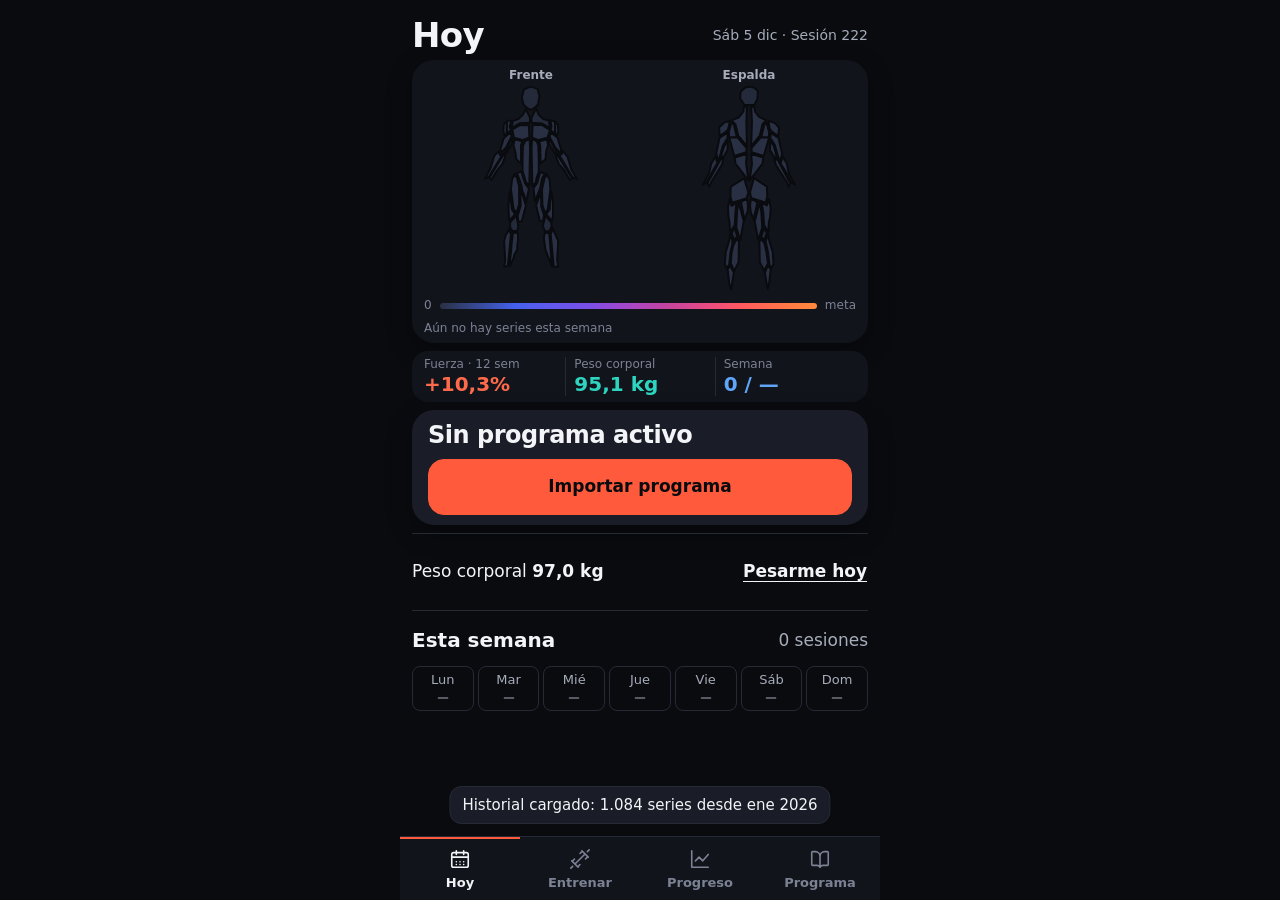
==== index.html @ d888ca66 "Gym v1 Co-Authored-By: Claude Opus 5.5 <noreply@anthropic.com>" ====
<!doctype html>
<html lang="es-VE">
<head>
  <meta charset="utf-8">
  <meta name="viewport" content="width=device-width, initial-scale=1, viewport-fit=cover">
  <meta name="theme-color" content="#0A0B0F">
  <meta name="apple-mobile-web-app-capable" content="yes">
  <meta name="apple-mobile-web-app-status-bar-style" content="black-translucent">
  <meta name="apple-mobile-web-app-title" content="Gym">
  <link rel="apple-touch-icon" href="./icons/gym-180.png">
  <link rel="icon" href="./icons/gym-192.png">
  <link rel="manifest" href="./manifest.webmanifest">
  <link rel="stylesheet" href="./app.css">
  <title>Gym</title>
</head>
<body>
  <div id="sprite" hidden aria-hidden="true"></div>
  <main id="screen" tabindex="-1"><p role="status">Abriendo Gym…</p></main>
  <div id="session-capsule"></div>
  <div id="rest-dock"></div>
  <nav id="tabs" class="tabs" aria-label="Navegación principal" hidden></nav>
  <div id="keyboard-dock" hidden></div>
  <div id="notice" class="notice" role="status" aria-live="polite" hidden></div>
  <dialog id="sheet" aria-labelledby="sheet-title"></dialog>
  <noscript><p>Activa JavaScript para registrar tus entrenamientos.</p></noscript>
  <script type="module" src="./js/app.js"></script>
</body>
</html>
---- app.css ----
@font-face{font-family:Geist;src:url("fonts/Geist-Variable.woff2") format("woff2");font-weight:100 900;font-display:swap}

:root{
  --ground:#0A0B0F;
  --s1:#12141B;
  --s2:#1A1D27;
  --s3:#252A3A;
  --line:#262A36;
  --ink:#F3F4F7;
  --ink-2:#A6ACBA;
  --ink-3:#7B8294;
  --accent:#FF5A3C;
  --on-accent:#0A0B0F;
  --d0:#2A3044;
  --d1:#4361EE;
  --d2:#7B4FE6;
  --d3:#C2449F;
  --d4:#FF5A5F;
  --d-full:#FF8A3D;
  --fuerza:#FF6B4A;
  --hipertrofia:#8B5CF6;
  --tamano:#2DD4BF;
  --constancia:#60A5FA;
  --warn:#FFB224;
  --gutter:clamp(12px, 4.1vw, 24px);
  --tab-height:calc(64px + env(safe-area-inset-bottom, 0px));
  --session-pill-height:48px;
  --session-pill-gap:8px;
  --session-dock-clearance:calc(var(--tab-height) + var(--session-pill-height) + var(--session-pill-gap));
  --keyboard-inset:0px;
  --ease-out:cubic-bezier(.16,1,.3,1);
  color-scheme:dark;
  caret-color:var(--accent);
  scrollbar-color:var(--line) var(--ground);
}
*{box-sizing:border-box}
[hidden]{display:none!important}
body{margin:0;background:var(--ground);color:var(--ink);font:400 17px/1.35 Geist,system-ui,sans-serif;font-variant-numeric:tabular-nums}
::selection{background:color-mix(in srgb,var(--accent) 35%,transparent);color:var(--ink)}
:focus-visible{outline:2px solid var(--ink);outline-offset:2px}
::-webkit-scrollbar{width:6px;height:6px}
::-webkit-scrollbar-thumb{background:var(--line);border-radius:999px}
::-webkit-scrollbar-track{background:var(--ground)}
a{color:inherit;text-underline-offset:4px}
button,input,select,textarea{font:inherit;font-variant-numeric:inherit;color:inherit;min-width:0}
button,summary,select{cursor:pointer}
summary{list-style:none;display:flex;justify-content:space-between;align-items:center;gap:8px;min-width:0}
summary::-webkit-details-marker{display:none}
summary>span{min-width:0;overflow-wrap:anywhere}
details[open]>summary>.icon{transform:rotate(90deg)}
button:disabled{opacity:.6;cursor:default}
button{background:var(--s2);border:1px solid var(--line);border-radius:10px;padding:8px 12px;min-height:44px;font-weight:600;transition:transform 100ms var(--ease-out)}
button:hover:not(:disabled){border-color:var(--ink-3)}
button:active:not(:disabled),.primary:active,.tabs a:active,.segment a:active{transform:scale(.97)}
button:active:not(:disabled){background:var(--s3)}
.primary,.tabs a,.segment a{transition:transform 100ms var(--ease-out)}
input,select,textarea{width:100%;border:1px solid var(--line);border-radius:12px;background:var(--s2);padding:8px 10px;min-height:48px;font-size:16px}
input::placeholder,textarea::placeholder{color:var(--ink-2);opacity:1}
input[type=checkbox]{width:22px;min-height:auto;height:22px;accent-color:var(--accent);flex:none}
textarea{resize:vertical}
img,svg{max-width:100%}
h1,h2,h3,p,figure{margin:0}
h1,h2{font-weight:800;letter-spacing:-.02em;line-height:1.12;text-wrap:balance;overflow-wrap:anywhere}
h1{font-size:34px}
h2{font-size:24px}
h3{font-size:20px;font-weight:600;overflow-wrap:anywhere}
small,.caption{font-size:13px}
.muted{color:var(--ink-2)}
.subtle{color:var(--ink-3)}
.warning{color:var(--warn)}
.record{color:var(--accent);font-weight:600}
.gain{color:var(--ink)}
.chip.mock-caption{width:max-content;margin:0 0 8px;background:var(--s1);color:var(--ink-3);font-size:12px;font-weight:500}
.icon{width:22px;height:22px;display:inline-block;flex:none;vertical-align:middle;fill:none;stroke:currentColor;stroke-width:1.75;stroke-linecap:round;stroke-linejoin:round}
.icon.small{width:16px;height:16px}
.icon-button{display:inline-grid;place-items:center;width:48px;height:48px;padding:0;flex:none}
.row{display:flex;align-items:center;justify-content:space-between;gap:12px;min-width:0}
.row>*{min-width:0}
.wrap{flex-wrap:wrap}
.stack{display:grid;gap:12px;min-width:0}
.stack-lg{display:grid;gap:24px;min-width:0}
.actions{display:flex;flex-wrap:wrap;gap:8px}
.actions>*{min-width:0;max-width:100%}
.primary{background:var(--accent);color:var(--on-accent);border-color:var(--accent);font-weight:700}
.primary:active:not(:disabled){background:var(--accent)}
.full{width:100%}
.link-button{background:transparent;border-color:transparent;text-decoration:underline;text-underline-offset:4px;padding-inline:0}
.chip{border:1px solid var(--line);border-radius:999px;padding:2px 8px;display:inline-flex;align-items:center;gap:4px;font-size:13px;line-height:1.2}
.panel{background:var(--s1);border-radius:16px;padding:12px;min-width:0}
.section{border-top:1px solid var(--line);padding-top:16px;display:grid;gap:12px;min-width:0}
.section p{max-width:72ch}
.empty{padding:16px 0;color:var(--ink-2)}
.plain-list{list-style:none;margin:0;padding:0;display:grid;gap:0}
.plain-list>li+li{border-top:1px solid var(--line)}
.list-button{width:100%;background:transparent;border:0;border-radius:0;text-align:left;padding:12px 0;min-height:48px;overflow-wrap:anywhere}
.list-button>span:first-child{min-width:0}
.list-button:hover:not(:disabled),.list-button:active{background:var(--s2)}
.strength-row{display:grid;grid-template-columns:minmax(0,1fr) fit-content(45%) auto;grid-template-areas:"name value arrow" "deltas deltas arrow";gap:4px 8px;align-items:start}
.strength-name{grid-area:name}
.strength-value{grid-area:value;display:grid;justify-items:end;text-align:right}
.strength-deltas{grid-area:deltas}
.strength-row>.icon{grid-area:arrow;align-self:center}
.label{display:grid;gap:4px;font-size:15px;color:var(--ink-2);min-width:0}
.toggle{min-height:48px;display:flex;align-items:center;gap:8px}
.cols{display:grid;grid-template-columns:repeat(2,1fr);gap:8px}
.numeric{line-height:1.1}
.screen-heading{display:flex;justify-content:space-between;align-items:baseline;gap:8px;margin-bottom:8px}
.today-heading{align-items:center;margin-bottom:6px}
.today-meta{text-align:right;display:grid;justify-items:end;gap:2px;font-size:14px;font-weight:500;line-height:1.2;color:var(--ink-2)}
.today-meta .mock-caption{margin:0;padding-block:1px}
#screen:has(.today-heading){--gutter:12px}
#screen{
  width:100%;max-width:480px;margin-inline:auto;
  padding:max(16px, env(safe-area-inset-top, 0px)) max(var(--gutter), env(safe-area-inset-right, 0px)) calc(var(--tab-height) + 32px) max(var(--gutter), env(safe-area-inset-left, 0px));
}
html:has(#session-capsule > .capsule){scroll-padding-bottom:var(--session-dock-clearance)}
body:has(#session-capsule > .capsule) #screen{
  padding-bottom:calc(var(--session-dock-clearance) + 32px)
}
body[data-training] #screen{padding-bottom:calc(var(--tab-height) + 104px)}
.tabs{
  position:fixed;z-index:5;inset:auto 0 0;width:100%;max-width:480px;margin-inline:auto;background:var(--s1);height:var(--tab-height);
  padding:0 env(safe-area-inset-right, 0px) env(safe-area-inset-bottom, 0px) env(safe-area-inset-left, 0px);
  display:grid;grid-template-columns:repeat(4,minmax(0,1fr));border-top:1px solid var(--line)
}
.tabs a{
  color:var(--ink-3);display:grid;align-content:center;justify-items:center;gap:4px;
  border-top:2px solid transparent;text-decoration:none;font-size:13px;font-weight:600;min-width:0
}
.tabs a[aria-current=page]{color:var(--ink);border-color:var(--accent)}
.dock-bar{
  position:fixed;z-index:6;bottom:var(--tab-height);inset-inline:0;margin-inline:auto;width:min(100%, 480px);
  display:flex;justify-content:space-between;align-items:center;gap:4px;min-height:64px;
  padding:0 var(--gutter);background:var(--s1);border:1px solid var(--line)
}
.capsule{width:max-content;max-width:calc(100% - 24px);border-radius:999px;bottom:calc(var(--tab-height) + var(--session-pill-gap));
  height:var(--session-pill-height);min-height:0;text-decoration:none;font-size:15px;gap:12px;white-space:nowrap}
.rest-clock{font-size:28px;font-weight:700;line-height:1.1}
.rest-actions{display:flex;gap:4px}
.rest-actions button{min-width:48px;padding:4px 6px;font-size:15px}
.rest-progress{position:absolute;inset:auto 0 0;height:2px;background:var(--accent);transform-origin:left;transition:transform 250ms var(--ease-out)}
.notice{
  position:fixed;z-index:12;bottom:calc(var(--tab-height) + 12px);left:50%;transform:translateX(-50%);
  display:flex;align-items:center;gap:8px;width:max-content;max-width:calc(100% - 24px);padding:8px 12px;
  border:1px solid var(--line);border-radius:12px;background:var(--s2);font-size:15px
}
body[data-session] .notice{bottom:calc(var(--tab-height) + 72px)}
dialog{width:min(100%, 480px);max-width:none;max-height:calc(100dvh - 24px);margin:auto auto 0;border:1px solid var(--line);
  border-radius:22px 22px 0 0;background:var(--s2);color:var(--ink);padding:12px max(var(--gutter), env(safe-area-inset-right, 0px)) max(16px, env(safe-area-inset-bottom, 0px));overscroll-behavior:contain}
dialog::backdrop{background:color-mix(in srgb, var(--ground) 78%, transparent)}
.sheet-heading{position:sticky;top:-12px;background:var(--s2);padding:4px 0;z-index:2;margin-bottom:8px}
.sheet-heading h2{min-width:0}
.dose-panel,.today-card{border-radius:22px;box-shadow:0 8px 24px rgb(0 0 0 / .35)}
.dose-panel{margin:0;padding:12px}
.body-figures{display:grid;grid-template-columns:repeat(2,minmax(0,1fr));gap:4px}
.body-label{display:block;text-align:center;color:var(--ink-2);font-size:12px;font-weight:600;line-height:1.2}
.body-figure{display:block;width:100%;height:214px}
.body-region,.body-neutral{stroke:var(--ground);stroke-width:2;stroke-linejoin:round}
:is(.dose-panel,.dose-flat) :is(.body-region,.body-neutral){vector-effect:non-scaling-stroke}
.dose-panel .body-highlight{stroke:var(--ink)}
.dose-flat{margin:0}
.dose-flat :is(.dose-ramp,.dose-caption){color:var(--ink-2)}
.dose-ramp{display:flex;align-items:center;gap:8px;margin-top:2px;color:var(--ink-3);font-size:12px;line-height:1.2}
.dose-ramp i{flex:1;height:6px;border-radius:999px;background:linear-gradient(90deg in oklch,var(--d0),var(--d1),var(--d2),var(--d3),var(--d4),var(--d-full))}
.dose-gaps{display:flex;flex-wrap:wrap;gap:4px;list-style:none;margin:4px 0 0;padding:0}
.today-heading~.dose-panel{padding-block:8px}
.gap-chip{display:flex;min-height:28px;padding:3px 6px 3px 4px;font-size:12px;line-height:1.15;text-align:left;white-space:nowrap}
.gap-chip[aria-pressed=true]{border-color:var(--ink)}
.gap-number{width:16px;height:16px;flex:none;border-radius:50%;display:grid;place-items:center;background:var(--ink);color:var(--ground);font-size:11px;font-weight:700}
.gap-count{color:var(--ink-2);font-weight:500}
.dose-caption{display:block;margin-top:8px;color:var(--ink-3);font-size:12px;font-weight:500;line-height:1.2}
.pillar-strip{display:grid;grid-template-columns:repeat(3,minmax(0,1fr));margin-top:8px;padding:6px 4px;background:var(--s1);border-radius:16px}
.pillar-strip a{padding-inline:8px;text-decoration:none}
.pillar-strip a+a{border-left:1px solid var(--line)}
.pillar-strip small{display:block;color:var(--ink-3);font-size:12px;font-weight:500;line-height:1.2}
.pillar-short{display:none}
.pillar-strip strong{display:block;font-size:20px;font-weight:700;line-height:1.2}
.pillar-number{display:inline-grid}
.pillar-number span{grid-area:1/1;text-align:right}
.pillar-width{visibility:hidden}
.fuerza{color:var(--fuerza)}
.hipertrofia{color:var(--hipertrofia)}
.tamano{color:var(--tamano)}
.constancia{color:var(--constancia)}
.today-card{margin-top:8px;padding:10px 16px;background:var(--s2)}
.today-card .caption{line-height:1.2}
.today-card h2{margin:2px 0}
.today-program-heading{gap:4px}
.today-program-heading button{font-size:13px;flex:none;min-height:36px;padding-block:2px}
.today-exercise{display:grid;grid-template-columns:minmax(0,1fr) auto;align-items:center;gap:8px;border-top:1px solid var(--line);padding:1px 0}
.today-exercise>div{min-width:0;overflow-wrap:anywhere}
.today-exercise strong{display:block;font-weight:600;font-size:15px;line-height:1.15}
.today-exercise small{display:block;font-size:12px;line-height:1.2}
.today-load{text-align:right;display:grid;justify-items:end;gap:1px;min-width:60px}
.today-load b{font-size:22px;line-height:1.05;font-weight:700}
.today-load b small{display:inline;font-size:13px}
.today-load .chip{padding:0 6px;color:var(--fuerza);font-size:12px}
.today-start{margin-top:8px;height:56px;border-radius:16px}
.start-link{display:flex;align-items:center;justify-content:center;gap:4px;text-decoration:none}
.today-strips{margin-top:8px;display:grid;gap:16px}
.week-cells{display:grid;grid-template-columns:repeat(7,1fr);gap:4px;text-align:center}
.week-cell{border:1px solid var(--line);border-radius:8px;display:grid;justify-items:center;gap:2px;padding:4px 0;font-size:13px;color:var(--ink-2);min-width:0}
.week-cell.done{background:var(--s3);color:var(--ink)}
.week-cell.planned{color:var(--ink)}
.welcome{margin:clamp(32px,10vh,96px) auto 0;max-width:420px}
.welcome .body-figure{height:200px}
.session-header{background:var(--ground);position:sticky;z-index:3;top:env(safe-area-inset-top, 0px);padding-bottom:4px}
.session-heading{gap:4px}
.session-heading h1{font-size:24px}
.session-actions{display:flex;gap:4px;flex:none}
.session-meta{display:flex;align-items:center;flex-wrap:wrap;gap:4px;font-size:13px;color:var(--ink-2)}
.session-meta button{font-size:inherit;padding-block:0}
.mini-body{display:grid;grid-template-columns:108px minmax(0,1fr);gap:8px;align-items:center;min-height:96px;padding:0 8px}
.mini-body .body-figure{height:96px;width:52px;max-width:none;overflow:visible}
.mini-body .body-region{transition:fill 420ms var(--ease-out)}
.mini-body .dose-outline{stroke:var(--ink);stroke-width:1.5;vector-effect:non-scaling-stroke}
.mini-body .body-region-muted,.mini-body .body-neutral{opacity:.55}
.body-region{transform-box:fill-box;transform-origin:center}
.slot{margin-top:8px;gap:4px}
.slot-name{font-size:17px;font-weight:700;line-height:1.2}
.slot-sets{display:grid;grid-template-rows:1fr;transition:grid-template-rows 320ms var(--ease-out)}
/* The grid track is the exercise-card collapse specified in the review. */
.slot-sets[data-collapsed]{grid-template-rows:0fr;transition-duration:300ms}
.slot-sets-inner{min-height:0;overflow:hidden}
.slot-toggle{justify-self:start}
.slot-machine-row{gap:8px}
.slot-machine-row [data-substitute]{font-size:13px;flex:none}
.slot .machine{display:inline-flex;min-width:0;max-width:100%;text-align:left;white-space:nowrap;gap:2px}
.machine-gym,.machine-name{min-width:0;overflow:hidden;text-overflow:ellipsis}
.machine-name{flex-shrink:.2}
.slot .suggestion{font-size:15px;line-height:1.25}
.training :is(button,input,select,summary,a),body[data-training] :is(.dock-bar button,#keyboard-dock button,#sheet button,#sheet select){min-height:48px;min-width:48px}
.training .chip:not(.mock-caption){min-height:48px}
.setrow{
  display:grid;grid-template-columns:1fr 48px;gap:4px 8px;padding:8px 0;
  border-top:1px solid var(--line);min-height:56px;align-items:start
}
.setrow-head{grid-column:1;display:flex;align-items:center;gap:4px;min-height:48px;flex-wrap:wrap}
.setrow-head button{font-size:13px;padding:0 2px;background:transparent;border:0;margin-left:auto}
.last-set{white-space:nowrap}
.beat-last{color:var(--fuerza);font-weight:600}
.beat-last:not(:empty),.beat-last[data-earned]{margin-inline-start:4px}
.beat-last[data-earned]:empty::before{content:"";display:inline-block;width:4px;height:4px;border-radius:50%;background:currentColor;vertical-align:middle}
.set-values{grid-column:1;grid-row:2;display:grid;gap:4px;min-width:0}
.set-value{display:grid;grid-template-columns:48px 1fr 48px;gap:4px;align-items:center;min-width:0}
.set-value input{padding:0 2px;text-align:center;font-size:40px;font-weight:700;color:var(--ink);line-height:1.1;letter-spacing:-.04em;
  -webkit-text-fill-color:var(--ink);transition:color 120ms var(--ease-out), -webkit-text-fill-color 120ms var(--ease-out), background-color 120ms var(--ease-out)}
.set-value input.ghost{background:var(--s1);color:var(--ink-3);-webkit-text-fill-color:var(--ink-3)}
.set-value input:disabled{opacity:1;-webkit-text-fill-color:var(--ink)}
.set-value button{padding:0}
.set-check{grid-column:2;grid-row:1;align-self:start;background:var(--s2);border-color:var(--accent);color:var(--accent);
  transition:transform 100ms var(--ease-out), background-color 120ms var(--ease-out), color 120ms var(--ease-out)}
.set-check[aria-pressed=true]{background:var(--accent);color:var(--on-accent)}
.rir-picks{grid-column:1/-1;display:flex;gap:4px;align-items:center;flex-wrap:wrap;min-width:0}
.rir-picks button{min-width:48px;border-radius:999px;padding:0}
.rir-picks [aria-pressed=true]{background:var(--ink);color:var(--ground);border-color:var(--ink)}
.set-child{margin-left:8px}
.slot summary,.program-editor summary{min-height:48px;align-content:center;font-weight:600}
.program-day{min-height:48px;padding-block:4px;font-weight:600}
.program-day small{display:block;font-weight:500}
#keyboard-dock{
  position:fixed;z-index:10;bottom:var(--keyboard-inset);left:0;right:0;display:flex;justify-content:flex-end;
  padding:4px var(--gutter);gap:8px;background:var(--s1);border-top:1px solid var(--line)
}
body[data-keyboard] :is(.tabs,#rest-dock,#session-capsule){visibility:hidden}
.segment{
  display:flex;gap:4px;overflow-x:auto;scrollbar-width:thin;padding:4px;margin:0 -4px 8px;white-space:nowrap
}
.segment a,.segment button{border:1px solid var(--line);border-radius:999px;min-height:44px;display:inline-grid;place-items:center;padding:4px 12px;text-decoration:none;font-size:15px}
.segment [aria-current],.segment [aria-pressed=true]{background:var(--ink);color:var(--ground);border-color:var(--ink)}
nav.segment a[aria-current]{color:var(--ink);background:var(--s2);border-color:var(--section-color,var(--line))}
nav.segment a[href$="/fuerza"]{--section-color:var(--fuerza)}
nav.segment a[href$="/hipertrofia"]{--section-color:var(--hipertrofia)}
nav.segment a[href$="/tamano"]{--section-color:var(--tamano)}
nav.segment a[href$="/constancia"]{--section-color:var(--constancia)}
nav.segment a[href$="/historial"]{--section-color:var(--ink-2)}
.progress-segments{position:relative;display:grid;grid-template-columns:repeat(5,auto);gap:2px;margin-inline:0;padding:0;overflow:visible}
.progress-segments a{position:relative;min-width:0;padding-inline:3px;font-size:clamp(12px,3.4vw,15px)}
.segment-indicator{display:none;position:absolute;inset-block:0;border:1px solid var(--section-color);border-radius:999px;background:var(--s2);
  pointer-events:none;transform-origin:left center}
.progress-segments[data-indicator] .segment-indicator{display:block}
.progress-segments[data-indicator] a[aria-current]{border-color:transparent;background:transparent}
.chart{display:block;width:100%;height:auto;overflow:visible}
.chart .grid{stroke:var(--line);stroke-width:1}
.chart .line{fill:none;stroke:var(--fuerza);stroke-width:1.5}
.progress-tamano .chart .line{stroke:var(--tamano)}
.chart .mean{fill:none;stroke:var(--tamano);stroke-width:1.6}
.chart .point{fill:var(--ground);stroke:var(--ink);stroke-width:1}
.chart .point.pr{fill:var(--accent);stroke:var(--accent)}
.chart .bar{fill:var(--constancia)}
.chart .tick{stroke:var(--ink);stroke-width:1.35}
.chart text{fill:var(--ink-2);font:500 10px Geist,system-ui,sans-serif}
.plot-legend{display:flex;flex-wrap:wrap;gap:4px 12px;font-size:13px;color:var(--ink-2)}
.bar-track{position:relative;height:8px;background:var(--s2);border-radius:999px}
.bar-track span{display:block;height:100%;border-radius:999px;transform-origin:left}
.bar-track i{position:absolute;top:-2px;height:12px;width:1px;background:var(--ink)}
.data-table{width:100%;border-collapse:collapse;font-size:15px;text-align:left}
.data-table :is(th,td){border-bottom:1px solid var(--line);padding:7px 4px;overflow-wrap:anywhere}
.data-table th{font-weight:600;color:var(--ink-2);overflow-wrap:normal}
.muscle-table td:first-child{width:32%}
.volume-delta{color:var(--ink);font-size:13px;min-width:32px;min-height:32px;padding-block:2px}
.plan-days{display:grid;grid-template-columns:repeat(2,minmax(0,1fr));gap:8px}
.plan-days label{position:relative;cursor:pointer}
.plan-days input{position:absolute;opacity:0;width:1px;height:1px;min-height:0;padding:0}
.plan-days span{display:grid;place-items:center;min-height:48px;border:1px solid var(--line);border-radius:12px;background:var(--s1)}
.plan-days input:checked+span{background:var(--ink);color:var(--ground);border-color:var(--ink);font-weight:700}
.plan-days input:focus-visible+span{outline:2px solid var(--ink);outline-offset:2px}
.week-rescue,.dropped-week{border-top:1px solid var(--line);padding-top:4px}
.dropped-week summary{min-height:48px;font-weight:600}
.dropped-week li{padding-block:6px}
.dropped-week small{display:block}
.slot-reason,.slot-rp{justify-self:start;font-size:12px}
.today-exercise .slot-reason{display:inline-flex}
.slot-rp>span:first-child{white-space:nowrap}
.training .slot-rp .chip{min-height:0}
.feedback-row{margin:0;padding:0;min-width:0;border:0}
.feedback-row legend{padding:0;color:var(--ink-2);font-size:13px}
.feedback-row .actions{display:grid;grid-template-columns:repeat(3,minmax(0,1fr));gap:4px}
.feedback-row button{font-size:12px;line-height:1.15;padding:0 3px}
.feedback-row [aria-pressed=true]{background:var(--ink);color:var(--ground)}
.deload-card{margin-top:8px;padding:12px;border:1px solid var(--warn);border-radius:16px;background:var(--s1)}
.deload-card h2{color:var(--warn)}
.reason-list{margin:0;padding-inline-start:20px;color:var(--ink-2);font-size:15px}
.weekly-card{min-height:48px;margin:0 0 8px;text-decoration:none}
.summary-link{text-decoration:none}
.summary-line{padding-block:8px;overflow-wrap:anywhere}
.summary-line>strong{flex:none}
.summary-back{justify-content:start;gap:4px;width:max-content;min-height:44px}
.calendar{display:grid;grid-template-columns:repeat(7,1fr);gap:3px}
.calendar>span,.calendar button{min-width:0;min-height:48px;text-align:left;border-radius:8px;padding:4px;font-size:13px;overflow-wrap:anywhere}
.calendar .weekday{min-height:auto;text-align:center;color:var(--ink-2)}
.calendar .trained{border:1px solid var(--line);background:var(--s3)}
.calendar .calendar-name{display:block;font-size:11px;line-height:1.1}
.editor-item{border-bottom:1px solid var(--line);padding-bottom:12px}
.muscle-picks{display:grid;gap:8px}
.muscle-group{margin:0;min-width:0;padding:4px 0 8px;border:0;border-bottom:1px solid var(--line)}
.muscle-group legend{font-size:15px}
.muscle-choice{position:relative;cursor:pointer}
.muscle-choice input{position:absolute;opacity:0;width:1px;min-height:0;height:1px;padding:0}
.muscle-choice .chip{min-height:32px}
body[data-training] .muscle-choice .chip{min-height:48px;min-width:48px}
.muscle-choice input:checked+.chip{color:var(--ground);background:var(--ink);border-color:var(--ink)}
.muscle-choice input:focus-visible+.chip{outline:2px solid var(--ink);outline-offset:2px}
.swipe-row{touch-action:pan-y}
@media(max-width:350px){
  .today-exercise{gap:4px}
  .pillar-strip small{white-space:nowrap;font-size:11px}
  .pillar-strip small:has(.pillar-short)>span:first-child{display:none}
  .pillar-short{display:inline}
  .rest-actions button{padding:2px 4px}
  .set-value input{font-size:34px}
  .slot .suggestion{font-size:14px}
}
@media(max-height:850px){.today-heading~.dose-panel .body-figure{height:200px}}

[data-today-motion=first]>:is(.today-heading,.dose-panel,.pillar-strip,.today-card){
  animation:today-enter 420ms var(--ease-out) var(--today-delay,0ms) backwards
}
.dose-panel{--today-delay:80ms}
.pillar-strip{--today-delay:160ms}
.today-card{--today-delay:240ms}
[data-today-motion] .body-region{animation:dose-sweep 520ms var(--ease-out) var(--dose-delay) backwards}
[data-today-motion] .dose-gaps li{animation:gap-enter 420ms var(--ease-out) calc(800ms + var(--gap-delay,0ms)) backwards}
.dose-gaps li:nth-child(2){--gap-delay:60ms}
.dose-gaps li:nth-child(3){--gap-delay:120ms}
[data-today-motion=return] :is(.body-region,.dose-gaps li){animation-duration:260ms;animation-delay:0ms}
.mini-body .dose-pulse{animation:dose-pulse 420ms var(--ease-out) backwards}
[data-progress-motion] .chart polyline{stroke-dasharray:1 1;animation:chart-draw 600ms var(--ease-out) backwards}
[data-progress-motion] .bar-track span{animation:bar-grow 400ms var(--ease-out) var(--bar-delay) backwards}
.segment-slide{animation:segment-slide 220ms var(--ease-out) backwards}
.record:not([hidden]){display:inline-block;animation:record-enter 240ms var(--ease-out) backwards}
#rest-dock .dock-bar{z-index:4;animation:rest-in 260ms var(--ease-out) backwards}
#rest-dock [data-leaving]{animation:rest-out 180ms var(--ease-out) backwards;pointer-events:none}
dialog[open]{animation:sheet-in 320ms var(--ease-out) backwards}
dialog[open]::backdrop{animation:fade-in 320ms var(--ease-out) backwards}
dialog[open][data-closing]{animation:sheet-out 200ms var(--ease-out) backwards;pointer-events:none}
dialog[open][data-closing]::backdrop{animation:fade-out 200ms var(--ease-out) backwards}

html[data-tab-direction]{view-transition-name:none;--tab-slide-in:6px;--tab-slide-out:-6px}
html[data-tab-direction=back]{--tab-slide-in:-6px;--tab-slide-out:6px}
html[data-tab-direction] #screen{view-transition-name:gym-screen}
::view-transition{pointer-events:none}
::view-transition-group(gym-screen){animation:none}
::view-transition-old(gym-screen){animation:tab-out 180ms var(--ease-out) backwards;mix-blend-mode:plus-lighter;will-change:transform,opacity}
::view-transition-new(gym-screen){animation:tab-in 180ms var(--ease-out) backwards;mix-blend-mode:plus-lighter;will-change:transform,opacity}

@keyframes today-enter{from{transform:translateY(12px)}}
@keyframes dose-sweep{from{fill:var(--d0);transform:scale(.96)}to{transform:scale(1)}}
@keyframes gap-enter{from{opacity:.85;transform:translateY(8px)}}
@keyframes dose-pulse{0%,100%{transform:scale(1)}40%{transform:scale(1.04)}}
@keyframes chart-draw{from{stroke-dashoffset:1}to{stroke-dashoffset:0}}
@keyframes bar-grow{from{transform:scaleX(0)}to{transform:scaleX(1)}}
@keyframes segment-slide{from{transform:translateX(var(--indicator-shift)) scaleX(var(--indicator-scale));border-color:var(--previous-section-color)}}
@keyframes record-enter{from{opacity:0;transform:scale(.8)}}
@keyframes rest-in{from{opacity:0;transform:translateY(100%)}}
@keyframes rest-out{to{opacity:0;transform:translateY(100%)}}
@keyframes sheet-in{from{transform:translateY(100%)}}
@keyframes sheet-out{to{transform:translateY(100%)}}
@keyframes tab-in{from{opacity:0;transform:translateX(var(--tab-slide-in))}}
@keyframes tab-out{to{opacity:0;transform:translateX(var(--tab-slide-out))}}
@keyframes fade-in{from{opacity:0}}
@keyframes fade-out{to{opacity:0}}

@media(prefers-reduced-motion:reduce){
  [data-today-motion=first]>:is(.today-heading,.dose-panel,.pillar-strip,.today-card),
  [data-today-motion] .body-region,[data-today-motion] .dose-gaps li,.mini-body .dose-pulse,
  [data-progress-motion] .chart polyline,[data-progress-motion] .bar-track span,.segment-slide,.record:not([hidden]),
  #rest-dock .dock-bar,#rest-dock [data-leaving],dialog[open],dialog[open][data-closing],
  dialog[open]::backdrop,dialog[open][data-closing]::backdrop{animation:none}
  [data-today-motion]>.dose-panel .body-figures{animation:fade-in 150ms var(--ease-out) backwards}
  .mini-body .body-region,.slot-sets,.slot-sets[data-collapsed],.set-value input,.set-check,.rest-progress,
  button,.primary,.tabs a,.segment a{transition:none}
  button:active:not(:disabled),.primary:active,.tabs a:active,.segment a:active{transform:none}
  [data-progress-motion] .chart polyline{stroke-dasharray:none}
  ::view-transition-old(gym-screen){animation:fade-out 120ms var(--ease-out) backwards}
  ::view-transition-new(gym-screen){animation:fade-in 120ms var(--ease-out) backwards}
}

html[data-motion-hidden] *,
html[data-motion-hidden] dialog::backdrop{
  animation-play-state:paused!important;transition-duration:0s!important;transition-delay:0s!important
}
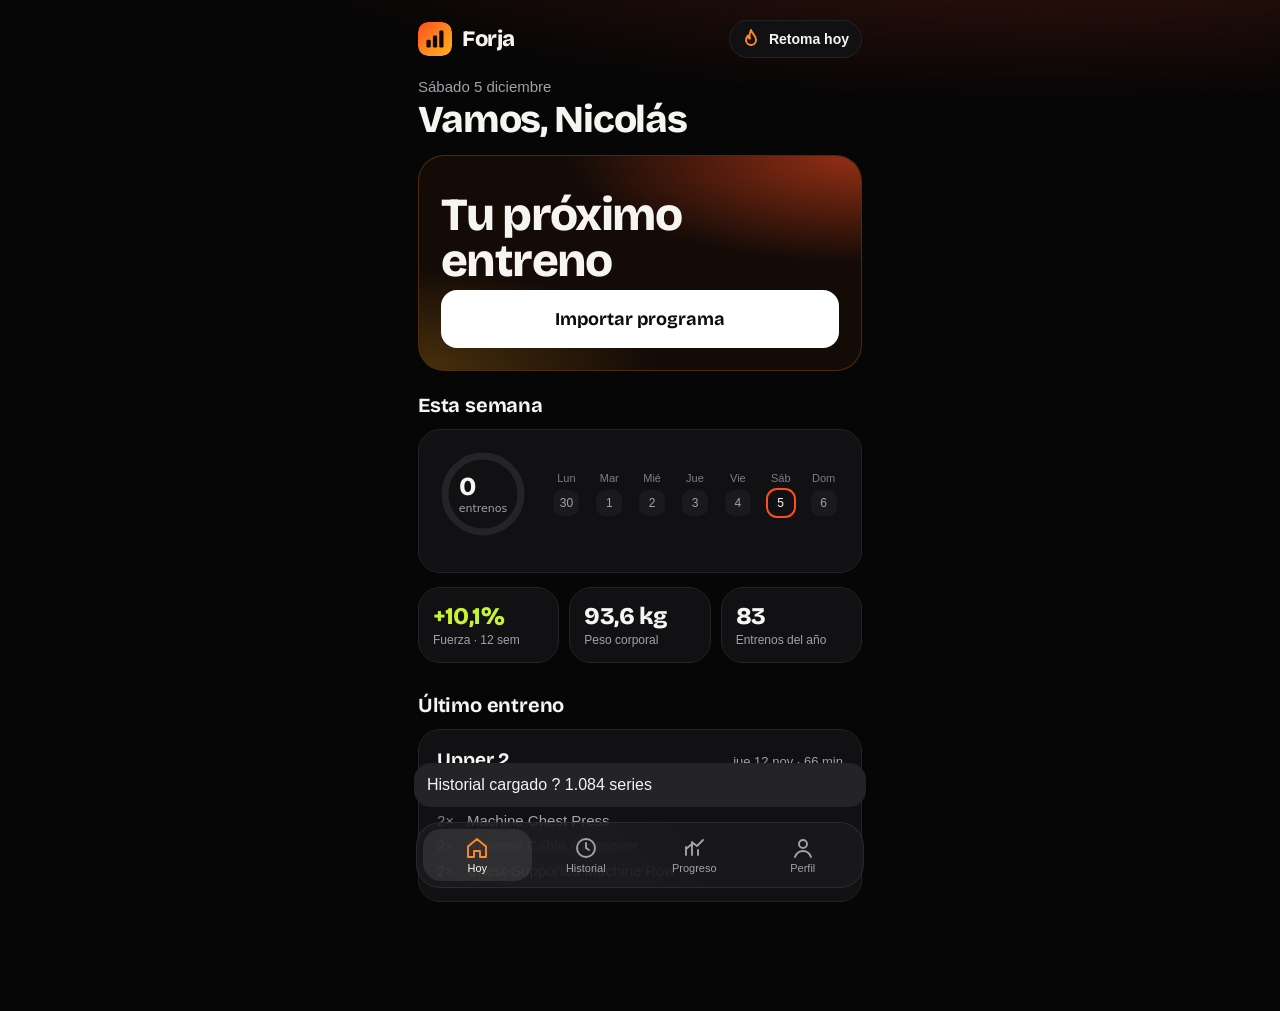
==== commit 6911b5a9: "Forja: rediseño completo (marca, animaciones, 6 funciones nuevas) y arreglos de la ronda 9 Co-Author" ====
--- a/index.html
+++ b/index.html
@@ -3,19 +3,19 @@
 <head>
   <meta charset="utf-8">
   <meta name="viewport" content="width=device-width, initial-scale=1, viewport-fit=cover">
-  <meta name="theme-color" content="#0A0B0F">
+  <meta name="theme-color" content="#060607">
   <meta name="apple-mobile-web-app-capable" content="yes">
   <meta name="apple-mobile-web-app-status-bar-style" content="black-translucent">
-  <meta name="apple-mobile-web-app-title" content="Gym">
-  <link rel="apple-touch-icon" href="./icons/gym-180.png">
-  <link rel="icon" href="./icons/gym-192.png">
+  <meta name="apple-mobile-web-app-title" content="Forja">
+  <link rel="apple-touch-icon" href="./icons/forja-180.png">
+  <link rel="icon" href="./icons/forja-192.png">
   <link rel="manifest" href="./manifest.webmanifest">
   <link rel="stylesheet" href="./app.css">
-  <title>Gym</title>
+  <title>Forja</title>
 </head>
 <body>
   <div id="sprite" hidden aria-hidden="true"></div>
-  <main id="screen" tabindex="-1"><p role="status">Abriendo Gym…</p></main>
+  <main id="screen" tabindex="-1"><p role="status">Abriendo Forja…</p></main>
   <div id="session-capsule"></div>
   <div id="rest-dock"></div>
   <nav id="tabs" class="tabs" aria-label="Navegación principal" hidden></nav>
--- a/app.css
+++ b/app.css
@@ -1,422 +1,489 @@
-@font-face{font-family:Geist;src:url("fonts/Geist-Variable.woff2") format("woff2");font-weight:100 900;font-display:swap}
-
+@font-face{font-family:"Bricolage Grotesque";src:url("fonts/Bricolage-latin-ext.woff2") format("woff2");font-weight:200 800;font-style:normal;font-display:swap;unicode-range:U+0100-02BA,U+02BD-02C5,U+02C7-02CC,U+02CE-02D7,U+02DD-02FF,U+0304,U+0308,U+0329,U+1D00-1DBF,U+1E00-1E9F,U+1EF2-1EFF,U+2020,U+20A0-20AB,U+20AD-20C0,U+2113,U+2C60-2C7F,U+A720-A7FF,U+AB30-AB6F}
+@font-face{font-family:"Bricolage Grotesque";src:url("fonts/Bricolage-latin.woff2") format("woff2");font-weight:200 800;font-style:normal;font-display:swap;unicode-range:U+0000-00FF,U+0131,U+0152-0153,U+02BB-02BC,U+02C6,U+02DA,U+02DC,U+0304,U+0308,U+0329,U+2000-206F,U+2074,U+20AC,U+2122,U+2191,U+2193,U+2212,U+2215,U+FEFF,U+FFFD}
 :root{
-  --ground:#0A0B0F;
-  --s1:#12141B;
-  --s2:#1A1D27;
-  --s3:#252A3A;
-  --line:#262A36;
-  --ink:#F3F4F7;
-  --ink-2:#A6ACBA;
-  --ink-3:#7B8294;
-  --accent:#FF5A3C;
-  --on-accent:#0A0B0F;
-  --d0:#2A3044;
-  --d1:#4361EE;
-  --d2:#7B4FE6;
-  --d3:#C2449F;
-  --d4:#FF5A5F;
-  --d-full:#FF8A3D;
-  --fuerza:#FF6B4A;
-  --hipertrofia:#8B5CF6;
-  --tamano:#2DD4BF;
-  --constancia:#60A5FA;
-  --warn:#FFB224;
-  --gutter:clamp(12px, 4.1vw, 24px);
-  --tab-height:calc(64px + env(safe-area-inset-bottom, 0px));
-  --session-pill-height:48px;
-  --session-pill-gap:8px;
-  --session-dock-clearance:calc(var(--tab-height) + var(--session-pill-height) + var(--session-pill-gap));
-  --keyboard-inset:0px;
-  --ease-out:cubic-bezier(.16,1,.3,1);
-  color-scheme:dark;
-  caret-color:var(--accent);
-  scrollbar-color:var(--line) var(--ground);
+  --bg:#060607;--s1:#111113;--s2:#1A1A1D;--s3:#242428;--line:#232327;
+  --ink:#F6F5F2;--ink2:#A3A1A8;--ink3:#6C6A71;--ghost:#5E5D63;
+  --ember:#FF4D1F;--orange:#FF8A1F;--gold:#FFB21A;--lime:#C6F432;--red:#FF4D5E;
+  --grad:linear-gradient(135deg,#FF4D1F 0%,#FF8A1F 55%,#FFB21A 100%);
+  --d1:#5A2A14;
+  --ground:var(--bg);--brand-ink:#120804;--plate-red:#D2433C;--plate-blue:#5C91DF;
+  --plate-yellow:#FFCA46;--plate-green:#55B779;--plate-white:#F6F5F2;--plate-silver:#ACADB6;
+  --muted-strong:color-mix(in srgb,var(--ink2) 35%,var(--ink3));
+  --ramp:linear-gradient(90deg,var(--line),var(--d1),var(--ember),var(--gold));
+  --recovery-ramp:linear-gradient(90deg,var(--d1),var(--ember),var(--gold));
+  --done:rgba(255,106,31,.13);
+  --spring:cubic-bezier(.2,1.4,.35,1);--out:cubic-bezier(.16,1,.3,1);
+  --display:"Bricolage Grotesque",-apple-system,sans-serif;
+  color-scheme:dark;font-family:-apple-system,BlinkMacSystemFont,"SF Pro Text","Segoe UI",Roboto,sans-serif;
+  font-variant-numeric:tabular-nums;
+  --hero-bg:#140b07;
+  --tag-ink:#FFD9C2;
+  --hero-meta:#E8C9B7;
+  --chip-ink:#F3E6DD;
+  --white:#fff;
+  --start-ink:#0B0B0C;
+  --placeholder-low:#57565C;
+  --line-strong:#333338;
+  --warm-ink:#FFC7A6;
+  --alert-bg:#3A2A0E;
+  --selected-ink:#3a1a08;
+  --option-ink:#FFD3B8;
+  --story-bg:#0b0604;
+  --story-ink:#E9DCD3;
 }
-*{box-sizing:border-box}
+*{box-sizing:border-box;-webkit-tap-highlight-color:transparent}
+html,body{margin:0;background:var(--bg);color:var(--ink)}
+body{max-width:480px;margin:auto;min-height:100dvh;overflow-x:hidden}
+body::before{content:"";position:fixed;inset:-20% -30% auto;height:460px;pointer-events:none;z-index:0;
+  background:radial-gradient(60% 60% at 70% 20%,rgba(255,77,31,.22),transparent 70%),radial-gradient(50% 50% at 15% 0%,rgba(255,178,26,.12),transparent 70%)}
+button{font:inherit;color:inherit;background:none;border:0;padding:0;cursor:pointer;min-height:44px}
+button:active{transform:scale(.97)}
+.enter > *{animation:rise .19s var(--out) backwards}
+.enter > *:nth-child(2){animation-delay:.02s}.enter > *:nth-child(3){animation-delay:.04s}.enter > *:nth-child(4){animation-delay:.06s}.enter > *:nth-child(5){animation-delay:.08s}.enter > *:nth-child(6){animation-delay:.1s}
+@keyframes rise{from{opacity:0;transform:translateY(16px)}}
+.top{display:flex;align-items:center;justify-content:space-between;margin:10px 0 18px}
+.brand{display:flex;align-items:center;gap:10px;font:800 22px var(--display);letter-spacing:-.02em}
+.logo{width:34px;height:34px;border-radius:10px;display:block}
+.logo svg{width:20px;height:20px}
+.streak{display:flex;align-items:center;gap:6px;background:var(--s1);border:1px solid var(--line);border-radius:999px;padding:6px 12px 6px 9px;font-weight:600;font-size:14px}
+.streak svg{width:18px;height:18px}
+h1{font:800 38px/1 var(--display);letter-spacing:-.03em;margin:0}
+.hello{color:var(--ink2);font-size:15px;margin:0 0 4px}
+h2{font:700 20px var(--display);letter-spacing:-.01em;margin:30px 0 12px}
+.muted{color:var(--ink2)}.small{font-size:13px}
+.card{background:var(--s1);border:1px solid var(--line);border-radius:22px;padding:18px}
+/* hoy */
+.today{position:relative;overflow:hidden;border-radius:26px;padding:22px;background:var(--hero-bg);border:1px solid rgba(255,138,31,.25);margin-top:16px}
+.today::before{content:"";position:absolute;inset:0;background:radial-gradient(120% 90% at 100% 0%,rgba(255,77,31,.55),transparent 55%),radial-gradient(90% 80% at 0% 100%,rgba(255,178,26,.22),transparent 60%);animation:breathe 6s ease-in-out infinite alternate}
+@keyframes breathe{to{transform:scale(1.08) translate(-2%,2%)}}
+.today > *{position:relative}
+.tag{display:inline-flex;gap:6px;align-items:center;font-size:13px;font-weight:600;color:var(--tag-ink);background:rgba(255,255,255,.08);border-radius:999px;padding:5px 10px}
+.today h3{font:800 46px/1 var(--display);letter-spacing:-.035em;margin:14px 0 6px}
+.today .meta{color:var(--hero-meta);font-size:15px}
+.chips{display:flex;flex-wrap:wrap;gap:6px;margin:16px 0 20px}
+.chips span{font-size:13px;background:rgba(0,0,0,.35);border:1px solid rgba(255,255,255,.08);border-radius:999px;padding:6px 10px;color:var(--chip-ink)}
+.go{position:relative;overflow:hidden;width:100%;height:58px;border-radius:16px;background:var(--white);color:var(--start-ink);font:700 18px var(--display);display:flex;align-items:center;justify-content:center;gap:10px}
+.go::after{content:"";position:absolute;inset:0;background:linear-gradient(100deg,transparent 30%,rgba(255,140,60,.35) 50%,transparent 70%);transform:translateX(-100%);animation:shine 3.2s 1.2s ease-in-out infinite}
+@keyframes shine{40%,100%{transform:translateX(100%)}}
+.go svg{width:20px;height:20px}
+.weekwrap{display:flex;align-items:center;gap:18px}
+.ring{width:92px;height:92px;flex:0 0 auto;position:relative}
+.ring svg{width:100%;height:100%;transform:rotate(-90deg)}
+.ring b{position:absolute;inset:0;display:grid;place-items:center;font:800 26px var(--display);line-height:1}
+.ring b small{display:block;font:500 11px system-ui;color:var(--ink2);margin-top:2px}
+.days{flex:1;display:grid;grid-template-columns:repeat(7,1fr);gap:4px;text-align:center;font-size:11px;color:var(--ink3)}
+.days i{display:block;width:26px;height:26px;margin:6px auto 0;border-radius:9px;background:var(--s2);font-style:normal;line-height:26px;color:var(--ink2);font-size:12px}
+.days i.now{background:transparent;outline:2px solid var(--ember);color:var(--ink)}
+.stat3{display:grid;grid-template-columns:repeat(3,1fr);gap:10px}
+.stat3 .card{padding:14px}
+.stat3 b{display:block;font:800 24px var(--display);letter-spacing:-.02em}
+.stat3 small{color:var(--ink2);font-size:12px}
+.up{color:var(--lime)}.down{color:var(--red)}
+.feed .row{display:flex;justify-content:space-between;align-items:baseline}
+.feed b.t{font:700 19px var(--display)}
+.feed ul{list-style:none;margin:12px 0 0;padding:0;font-size:15px;color:var(--ink2)}
+.feed li{padding:4px 0;display:flex;gap:8px}
+.feed li em{font-style:normal;color:var(--ink3);width:22px}
+/* tab bar */
+nav{position:fixed;left:16px;right:16px;bottom:calc(12px + env(safe-area-inset-bottom));max-width:448px;margin:auto;z-index:5;
+  display:grid;grid-template-columns:repeat(4,1fr);background:rgba(28,28,31,.72);backdrop-filter:blur(24px) saturate(1.4);-webkit-backdrop-filter:blur(24px) saturate(1.4);
+  border:1px solid rgba(255,255,255,.08);border-radius:24px;padding:6px}
+nav .ind{position:absolute;top:6px;bottom:6px;left:6px;width:calc((100% - 12px)/4);border-radius:18px;background:rgba(255,255,255,.09);transition:transform .38s var(--spring)}
+nav a{position:relative;display:flex;flex-direction:column;align-items:center;gap:2px;font-size:11px;color:var(--ink2);padding:7px 0;transition:color .2s}
+nav a[aria-current]{color:var(--ink)}
+nav a[aria-current] svg{stroke:var(--orange)}
+nav svg{width:24px;height:24px}
+/* workout */
+#screen[data-route=entrenar]{position:fixed;inset:0;background:var(--bg);z-index:10;overflow:auto;max-width:480px;margin:auto}
+#screen[data-route=entrenar]{display:block;animation:sheetup .45s var(--out)}
+@keyframes sheetup{from{transform:translateY(60px);opacity:0}}
+.wbar{position:sticky;top:0;z-index:2;padding:12px 16px 10px;background:rgba(6,6,7,.86);backdrop-filter:blur(18px);-webkit-backdrop-filter:blur(18px);border-bottom:1px solid var(--line)}
+.wrow{display:flex;align-items:center;justify-content:space-between}
+.wt{text-align:center}
+.wt b{display:block;font:700 17px var(--display)}
+.wt small{color:var(--ink2);font-size:13px}
+.fin{background:var(--grad);color:var(--brand-ink);font-weight:700;border-radius:11px;padding:9px 14px}
+.prog{height:4px;border-radius:3px;background:var(--s2);margin-top:10px;overflow:hidden}
+.prog i{display:block;height:100%;background:var(--grad);transform-origin:left;transform:scaleX(0);transition:transform .5s var(--out)}
+.ex{padding:20px 16px 6px;animation:rise .5s var(--out) backwards}
+.ex h2{margin:0;font:700 21px var(--display);letter-spacing:-.01em}
+.hint{display:inline-flex;gap:6px;align-items:center;margin:8px 0 12px;font-size:13px;color:var(--ink2);background:var(--s1);border:1px solid var(--line);border-radius:999px;padding:5px 10px}
+.hint b{color:var(--gold);font-weight:600}
+.sets-table{width:100%;border-collapse:separate;border-spacing:0 6px;table-layout:fixed}
+.sets-table th{font-size:11px;color:var(--ink3);font-weight:600;text-align:center;letter-spacing:.08em;padding:0}
+.sets-table td{text-align:center;padding:0 2px;height:50px;background:var(--s1);transition:background-color .35s}
+.sets-table td:first-child{border-radius:14px 0 0 14px;color:var(--ink2);font-weight:600;width:34px}
+.sets-table td:last-child{border-radius:0 14px 14px 0}
+tr.done td{background:var(--done)}
+.sets-table td.prev{color:var(--ink3);font-size:14px}
+.sets-table td input{width:62px;height:38px;border-radius:10px;border:0;background:var(--s2);color:var(--ink);text-align:center;font:700 18px var(--display);transition:background-color .1s}
+.sets-table td input::placeholder{color:var(--ink2)}
+tr.done input{background:transparent}
+.chk{width:42px;height:38px;border-radius:11px;background:var(--s2);display:grid;place-items:center;margin:auto;position:relative}
+.chk svg{width:20px;height:20px;stroke:var(--ink3)}
+.chk svg path{stroke-dasharray:24;stroke-dashoffset:0}
+tr.done .chk{background:var(--grad);animation:pop .42s var(--spring)}
+tr.done .chk svg{stroke:var(--brand-ink)}
+tr.done .chk svg use{animation:draw .3s .05s var(--out) backwards}
+@keyframes pop{0%{transform:scale(.7)}60%{transform:scale(1.12)}100%{transform:scale(1)}}
+@keyframes draw{from{stroke-dashoffset:24}}
+.prbadge{position:absolute;right:-6px;top:-10px;background:var(--gold);color:var(--brand-ink);font:800 10px var(--display);border-radius:6px;padding:2px 5px;animation:pop .5s var(--spring)}
+.add{width:100%;height:42px;border-radius:12px;border:1px dashed var(--line-strong);color:var(--ink2);font-size:15px;margin-top:4px}
+.rest-bar{position:fixed;left:14px;right:14px;bottom:calc(14px + env(safe-area-inset-bottom));max-width:452px;margin:auto;z-index:12;display:flex;align-items:center;gap:12px;
+  background:rgba(28,28,31,.9);backdrop-filter:blur(20px);-webkit-backdrop-filter:blur(20px);border:1px solid rgba(255,255,255,.08);border-radius:22px;padding:10px 12px}
+.rest-bar{display:flex;animation:sheetup .4s var(--out)}
+.rring{width:52px;height:52px;position:relative;flex:0 0 auto}
+.rring svg{width:100%;height:100%;transform:rotate(-90deg)}
+.rring .ring-fill{transition:stroke-dashoffset 1s linear}
+.rclock{flex:1}
+.rclock b{display:block;font:800 24px var(--display)}
+.rclock small{color:var(--ink2);font-size:12px}
+.rest-bar button{background:var(--s3);border-radius:11px;padding:10px 11px;font-size:14px;font-weight:600}
+/* sheet */
+@keyframes fade{from{opacity:0}}
+.sumg{position:relative;display:grid;grid-template-columns:repeat(3,1fr);gap:10px;margin-bottom:8px}
+.sumg div{background:var(--s2);border-radius:16px;padding:14px}
+.sumg b{display:block;font:800 26px var(--display)}
+.sumg small{color:var(--ink2);font-size:12px}
+.pr{display:flex;justify-content:space-between;align-items:center;padding:12px 0;border-bottom:1px solid var(--line);position:relative}
+.pill{display:inline-block;padding:4px 10px;border-radius:999px;font-size:12px;font-weight:700}
+.pill.gold{background:rgba(255,178,26,.15);color:var(--gold)}
+.pill.up{background:rgba(198,244,50,.12);color:var(--lime)}
+.pill.down{background:rgba(255,77,94,.13);color:var(--red)}
+.pill.flat{background:var(--s2);color:var(--ink2)}
+canvas.fx{position:fixed;inset:0;pointer-events:none;z-index:30}
+/* lists */
+.list{background:var(--s1);border:1px solid var(--line);border-radius:20px;overflow:hidden}
+.li{display:flex;align-items:center;gap:12px;padding:14px 16px;border-bottom:1px solid var(--line);width:100%;text-align:left;animation:rise .45s var(--out) backwards}
+.li:last-child{border:0}
+.li .grow{flex:1;min-width:0}
+.li .name{font-size:16px;font-weight:600;white-space:nowrap;overflow:hidden;text-overflow:ellipsis}
+.li .meta{font-size:13px;color:var(--ink2);margin-top:3px}
+.li .ic{width:40px;height:40px;border-radius:12px;background:var(--s2);display:grid;place-items:center;font:800 13px var(--display);color:var(--orange);flex:0 0 auto}
+.spark{width:64px;height:28px;flex:0 0 auto}
+.chev{color:var(--ink3);font-size:20px}
+.month{position:sticky;top:0;z-index:1;background:linear-gradient(var(--bg) 70%,transparent);font-size:12px;font-weight:700;color:var(--ink3);margin:18px 0 0;padding:8px 4px;letter-spacing:.1em;text-transform:uppercase}
+/* progreso */
+.bars{display:flex;align-items:flex-end;gap:7px;height:120px;margin-top:14px}
+.bars div{flex:1;border-radius:7px 7px 3px 3px;background:var(--ink2);transform-origin:bottom;animation:grow .7s var(--out) backwards;position:relative}
+.bars div.zero{background:var(--s2);min-height:4px}
+.bars small{position:absolute;bottom:-18px;left:50%;transform:translateX(-50%);font-size:10px;color:var(--ink3)}
+@keyframes grow{from{transform:scaleY(0)}}
+.seg{position:relative;display:grid;grid-template-columns:repeat(3,1fr);background:var(--s1);border:1px solid var(--line);border-radius:14px;padding:3px;margin:16px 0}
+.seg .sind{position:absolute;top:3px;bottom:3px;left:3px;width:calc((100% - 6px)/3);border-radius:11px;background:var(--s3);transition:transform .35s var(--spring)}
+.seg button{position:relative;padding:9px 0;font-size:14px;color:var(--ink2);font-weight:600}
+.seg button.on{color:var(--ink)}
+.chart{position:relative;padding:16px 8px 8px}
+.chart svg{width:100%;height:200px;display:block;touch-action:none}
+.tip{position:absolute;top:8px;left:16px;font:800 30px var(--display);letter-spacing:-.02em}
+.tip small{display:block;font:500 13px system-ui;color:var(--ink2);margin-top:2px}
+.back{color:var(--orange);font-size:17px;font-weight:600;margin:4px 0 10px}
+.kpis{display:grid;grid-template-columns:repeat(3,1fr);gap:10px;margin-top:14px}
+.kpis div{background:var(--s1);border:1px solid var(--line);border-radius:16px;padding:12px}
+.kpis b{display:block;font:800 22px var(--display)}
+.kpis small{color:var(--ink2);font-size:12px}
+/* v4: extras */
+.weekhead{display:flex;align-items:center;justify-content:space-between}
+.daysbtn{display:inline-flex;align-items:center;gap:6px;background:var(--s2);border:1px solid var(--line);border-radius:999px;padding:7px 12px;font-size:14px;font-weight:600}
+.daysbtn svg{width:14px;height:14px}
+.plan{display:flex;gap:6px;flex-wrap:wrap;margin-top:14px}
+.plan span{font-size:12px;border-radius:999px;padding:5px 10px;background:var(--s2);color:var(--ink2)}
+.plan span.next{background:rgba(255,106,31,.16);color:var(--warm-ink)}
+.moved{display:inline-block;margin-left:6px;font:600 11px system-ui;color:var(--gold);background:rgba(255,178,26,.12);border-radius:6px;padding:2px 6px;vertical-align:middle;color:var(--ink2);background:var(--s2)}
+.alert{position:relative;overflow:hidden;border-radius:22px;padding:16px 18px;margin-top:14px;border:1px solid var(--line);background:var(--s1);display:flex;gap:14px;align-items:center;width:100%;text-align:left}
+.alert .ic2{width:42px;height:42px;border-radius:13px;display:grid;place-items:center;flex:0 0 auto;background:var(--grad)}
+.alert .ic2 svg{width:22px;height:22px}
+.alert b{display:block;font:700 17px var(--display)}
+.alert span{color:var(--ink2);font-size:14px}
+.rp{padding:12px 0;border-bottom:1px solid var(--line);position:relative}
+.rp > b{display:block;font-size:16px;margin-bottom:8px}
+.opts{display:grid;grid-template-columns:repeat(3,1fr);gap:6px}
+.opts button{height:40px;border-radius:11px;background:var(--s2);font-size:14px;color:var(--ink2);transition:background-color .2s,color .2s}
+.hint.stall{border-color:rgba(255,178,26,.35)}
+.hint.stall b{color:var(--gold)}
+.hint button{margin-left:4px;color:var(--brand-ink);background:var(--gold);border-radius:7px;padding:2px 8px;font-size:12px;font-weight:700}
+.bodywrap svg{width:100%;height:auto;display:block}
+.bodywrap path{transition:fill .8s var(--out)}
+.mrow{display:grid;grid-template-columns:110px 1fr 54px;align-items:center;gap:10px;padding:9px 0;font-size:14px}
+.mtrack{height:8px;border-radius:5px;background:var(--s2);overflow:hidden}
+.mtrack i{display:block;height:100%;border-radius:5px;background:var(--ink2);transform-origin:left;animation:growx .8s var(--out) backwards}
+@keyframes growx{from{transform:scaleX(0)}}
+.legend{display:flex;align-items:center;gap:8px;font-size:12px;color:var(--ink3);margin-top:8px}
+.legend i{flex:1;height:6px;border-radius:4px;background:linear-gradient(90deg,var(--line),var(--d1),var(--ember),var(--gold))}
+/* historias */
+dialog.story{position:fixed;inset:0;z-index:40;display:none;background:var(--story-bg);max-width:480px;margin:auto;overflow:hidden}
+dialog.story[open]{display:block;animation:fade .1s}
+dialog.story .story-bg{position:absolute;inset:-20%;background:radial-gradient(60% 50% at 80% 10%,rgba(255,77,31,.5),transparent 70%),radial-gradient(60% 50% at 10% 90%,rgba(255,178,26,.25),transparent 70%);animation:breathe 7s ease-in-out infinite alternate}
+.bars2{position:absolute;top:calc(12px + env(safe-area-inset-top));left:14px;right:14px;display:flex;gap:4px;z-index:2}
+.bars2 span{flex:1;height:3px;border-radius:2px;background:rgba(255,255,255,.25);overflow:hidden}
+.bars2 span i{display:block;height:100%;background:var(--white);transform-origin:left;transform:scaleX(0)}
+.bars2 span.seen i{transform:scaleX(1)}
+.bars2 span.cur i{animation:fill 5s linear forwards}
+@keyframes fill{to{transform:scaleX(1)}}
+.slide{position:absolute;inset:0;padding:90px 26px 40px;display:flex;flex-direction:column;justify-content:center;z-index:1}
+.slide .k{font:600 15px system-ui;color:var(--warm-ink);margin-bottom:12px;animation:rise .6s var(--out) backwards}
+.slide .h{font:800 54px/0.98 var(--display);letter-spacing:-.04em;margin:0 0 14px;animation:rise .6s .08s var(--out) backwards}
+.slide .p{font-size:18px;color:var(--story-ink);line-height:1.4;animation:rise .6s .16s var(--out) backwards}
+.slide .list2{margin-top:20px;animation:rise .6s .24s var(--out) backwards}
+.slide .list2 div{display:flex;justify-content:space-between;padding:12px 0;border-bottom:1px solid rgba(255,255,255,.12);font-size:16px}
+.tapl,.tapr{position:absolute;top:0;bottom:0;z-index:2}.tapl{left:0;width:30%}.tapr{right:0;width:70%}
+
 [hidden]{display:none!important}
-body{margin:0;background:var(--ground);color:var(--ink);font:400 17px/1.35 Geist,system-ui,sans-serif;font-variant-numeric:tabular-nums}
-::selection{background:color-mix(in srgb,var(--accent) 35%,transparent);color:var(--ink)}
-:focus-visible{outline:2px solid var(--ink);outline-offset:2px}
-::-webkit-scrollbar{width:6px;height:6px}
-::-webkit-scrollbar-thumb{background:var(--line);border-radius:999px}
-::-webkit-scrollbar-track{background:var(--ground)}
-a{color:inherit;text-underline-offset:4px}
-button,input,select,textarea{font:inherit;font-variant-numeric:inherit;color:inherit;min-width:0}
-button,summary,select{cursor:pointer}
-summary{list-style:none;display:flex;justify-content:space-between;align-items:center;gap:8px;min-width:0}
+:focus-visible{outline:2px solid var(--orange);outline-offset:2px}
+html{min-height:100%;overflow-wrap:anywhere}
+body[data-training]{overflow:hidden}
+a{color:inherit;text-decoration:none}
+button:disabled{cursor:default;opacity:.55}
+button,a,input,select{touch-action:manipulation}
+input,select,textarea{font:inherit;color:var(--ink);min-width:0}
+input:not([type=checkbox],[type=radio]),select,textarea{max-width:100%;border:1px solid var(--line);border-radius:12px;background:var(--s2);min-height:44px;padding:8px 12px}
+input[type=checkbox],input[type=radio]{accent-color:var(--orange)}
+p{line-height:1.4;margin:0 0 10px}
+h3{font:700 18px var(--display);margin:16px 0 8px}
+svg.icon{width:24px;height:24px;fill:none;stroke:currentColor;stroke-width:1.9;stroke-linecap:round;stroke-linejoin:round;flex:none;vertical-align:middle}
+svg.icon.small{width:16px;height:16px}
+.icon-button{display:inline-grid;place-items:center;width:44px;min-height:44px;padding:0;flex:none}
+.icon-button.small{width:44px}
+.row,.actions{display:flex;align-items:center;justify-content:space-between;gap:8px;min-width:0}
+.actions,.wrap{flex-wrap:wrap}
+.actions{justify-content:flex-start}
+.cols{display:grid;grid-template-columns:repeat(2,minmax(0,1fr));gap:10px}
+.stack,.stack-lg{display:grid;gap:10px}
+.stack-lg{gap:16px}
+.label{display:grid;gap:6px;color:var(--ink2)}
+.toggle{display:flex;align-items:center;gap:9px;min-height:44px}
+.full{width:100%}
+.primary{display:inline-flex;align-items:center;justify-content:center;gap:8px;min-height:48px;padding:10px 14px;border-radius:14px;background:var(--grad);color:var(--brand-ink);font:700 16px var(--display);text-align:center}
+.section,.panel:not(dialog){background:var(--s1);border:1px solid var(--line);border-radius:20px;padding:15px;min-width:0}
+.section h2,.panel h2{margin:0 0 12px}
+.section form + p{margin-top:16px}
+.section button:not(.primary,.icon-button,.list-button,.link-button),.actions button:not(.primary,.icon-button),.stack>button:not(.primary,.icon-button,.list-button),[data-manual],.exercise-options button,.warmups button[data-warmup-calc]{border-radius:12px;background:var(--s2);padding:8px 12px;color:var(--ink)}
+.plain-list,.reason-list{padding:0;margin:0;list-style:none}
+.plain-list>li,.reason-list>li{padding:6px 0;border-bottom:1px solid var(--line)}
+.plain-list>li:last-child,.reason-list>li:last-child{border-bottom:0}
+.list-button{width:100%;min-height:44px;text-align:left}
+.program-day small,.plain-list small{display:block}
+summary{display:flex;justify-content:space-between;align-items:center;gap:6px;min-height:44px;list-style:none;cursor:pointer;color:var(--ink2)}
 summary::-webkit-details-marker{display:none}
-summary>span{min-width:0;overflow-wrap:anywhere}
 details[open]>summary>.icon{transform:rotate(90deg)}
-button:disabled{opacity:.6;cursor:default}
-button{background:var(--s2);border:1px solid var(--line);border-radius:10px;padding:8px 12px;min-height:44px;font-weight:600;transition:transform 100ms var(--ease-out)}
-button:hover:not(:disabled){border-color:var(--ink-3)}
-button:active:not(:disabled),.primary:active,.tabs a:active,.segment a:active{transform:scale(.97)}
-button:active:not(:disabled){background:var(--s3)}
-.primary,.tabs a,.segment a{transition:transform 100ms var(--ease-out)}
-input,select,textarea{width:100%;border:1px solid var(--line);border-radius:12px;background:var(--s2);padding:8px 10px;min-height:48px;font-size:16px}
-input::placeholder,textarea::placeholder{color:var(--ink-2);opacity:1}
-input[type=checkbox]{width:22px;min-height:auto;height:22px;accent-color:var(--accent);flex:none}
-textarea{resize:vertical}
-img,svg{max-width:100%}
-h1,h2,h3,p,figure{margin:0}
-h1,h2{font-weight:800;letter-spacing:-.02em;line-height:1.12;text-wrap:balance;overflow-wrap:anywhere}
-h1{font-size:34px}
-h2{font-size:24px}
-h3{font-size:20px;font-weight:600;overflow-wrap:anywhere}
-small,.caption{font-size:13px}
-.muted{color:var(--ink-2)}
-.subtle{color:var(--ink-3)}
-.warning{color:var(--warn)}
-.record{color:var(--accent);font-weight:600}
-.gain{color:var(--ink)}
-.chip.mock-caption{width:max-content;margin:0 0 8px;background:var(--s1);color:var(--ink-3);font-size:12px;font-weight:500}
-.icon{width:22px;height:22px;display:inline-block;flex:none;vertical-align:middle;fill:none;stroke:currentColor;stroke-width:1.75;stroke-linecap:round;stroke-linejoin:round}
-.icon.small{width:16px;height:16px}
-.icon-button{display:inline-grid;place-items:center;width:48px;height:48px;padding:0;flex:none}
-.row{display:flex;align-items:center;justify-content:space-between;gap:12px;min-width:0}
-.row>*{min-width:0}
-.wrap{flex-wrap:wrap}
-.stack{display:grid;gap:12px;min-width:0}
-.stack-lg{display:grid;gap:24px;min-width:0}
-.actions{display:flex;flex-wrap:wrap;gap:8px}
-.actions>*{min-width:0;max-width:100%}
-.primary{background:var(--accent);color:var(--on-accent);border-color:var(--accent);font-weight:700}
-.primary:active:not(:disabled){background:var(--accent)}
-.full{width:100%}
-.link-button{background:transparent;border-color:transparent;text-decoration:underline;text-underline-offset:4px;padding-inline:0}
-.chip{border:1px solid var(--line);border-radius:999px;padding:2px 8px;display:inline-flex;align-items:center;gap:4px;font-size:13px;line-height:1.2}
-.panel{background:var(--s1);border-radius:16px;padding:12px;min-width:0}
-.section{border-top:1px solid var(--line);padding-top:16px;display:grid;gap:12px;min-width:0}
-.section p{max-width:72ch}
-.empty{padding:16px 0;color:var(--ink-2)}
-.plain-list{list-style:none;margin:0;padding:0;display:grid;gap:0}
-.plain-list>li+li{border-top:1px solid var(--line)}
-.list-button{width:100%;background:transparent;border:0;border-radius:0;text-align:left;padding:12px 0;min-height:48px;overflow-wrap:anywhere}
-.list-button>span:first-child{min-width:0}
-.list-button:hover:not(:disabled),.list-button:active{background:var(--s2)}
-.strength-row{display:grid;grid-template-columns:minmax(0,1fr) fit-content(45%) auto;grid-template-areas:"name value arrow" "deltas deltas arrow";gap:4px 8px;align-items:start}
-.strength-name{grid-area:name}
-.strength-value{grid-area:value;display:grid;justify-items:end;text-align:right}
-.strength-deltas{grid-area:deltas}
-.strength-row>.icon{grid-area:arrow;align-self:center}
-.label{display:grid;gap:4px;font-size:15px;color:var(--ink-2);min-width:0}
-.toggle{min-height:48px;display:flex;align-items:center;gap:8px}
-.cols{display:grid;grid-template-columns:repeat(2,1fr);gap:8px}
-.numeric{line-height:1.1}
-.screen-heading{display:flex;justify-content:space-between;align-items:baseline;gap:8px;margin-bottom:8px}
-.today-heading{align-items:center;margin-bottom:6px}
-.today-meta{text-align:right;display:grid;justify-items:end;gap:2px;font-size:14px;font-weight:500;line-height:1.2;color:var(--ink-2)}
-.today-meta .mock-caption{margin:0;padding-block:1px}
-#screen:has(.today-heading){--gutter:12px}
-#screen{
-  width:100%;max-width:480px;margin-inline:auto;
-  padding:max(16px, env(safe-area-inset-top, 0px)) max(var(--gutter), env(safe-area-inset-right, 0px)) calc(var(--tab-height) + 32px) max(var(--gutter), env(safe-area-inset-left, 0px));
+.warning{color:var(--red)}
+.caption{font-size:13px}
+.notice{position:fixed;z-index:25;left:14px;right:14px;bottom:calc(93px + env(safe-area-inset-bottom));max-width:452px;margin:auto;background:var(--s3);border:1px solid var(--line);padding:12px;border-radius:16px;display:flex;align-items:center;justify-content:space-between;gap:10px}
+.notice button{padding:0 8px}
+
+#screen{position:relative;z-index:1;padding:calc(10px + env(safe-area-inset-top)) 18px calc(112px + env(safe-area-inset-bottom))}
+#screen[data-route=entrenar]{position:fixed;z-index:10;inset:0;background:var(--bg);padding:0 0 calc(114px + env(safe-area-inset-bottom));overscroll-behavior:contain}
+#screen[data-route=bienvenida]{padding-top:calc(36px + env(safe-area-inset-top))}
+#screen:focus{outline:none}
+.screen-heading{display:flex;align-items:center;justify-content:space-between;gap:10px;margin:10px 0 18px}
+.screen-heading h1,.detail-title{overflow-wrap:anywhere}
+.detail-title{font-size:30px}
+.back{display:inline-flex;align-items:center;min-height:44px}
+.mini-logo{width:27px;height:27px}
+.streak .icon{color:var(--orange)}
+.greeting .hello::first-letter{text-transform:uppercase}
+.mock-caption{display:inline-block;margin-top:6px;font-size:12px;color:var(--ink2)}
+.tag,.daysbtn{min-height:44px;text-align:left}
+.tag{isolation:isolate;background:none}
+.tag::before{content:"";position:absolute;inset:7px 0;z-index:-1;border-radius:inherit;background:rgba(255,255,255,.08)}
+.today .meta{margin-top:3px}
+.today .other-day{display:block;margin:3px auto -9px;color:var(--hero-meta);font-size:14px}
+.recovery-note{font-size:13px;color:var(--hero-meta);margin:7px 0 0}
+.feed{display:block}
+.home-stats{margin-top:14px}
+.stat3 .card{min-width:0}
+.stat3 b,.sumg b,.kpis b{white-space:normal;overflow-wrap:anywhere}
+.plan span.next{background:var(--s3);color:var(--ink)}
+.alert:not(.warn) .ic2,.alert.warn .ic2{background:var(--s2);color:var(--orange)}
+.alert>div{flex:1}
+.weekhead h2{margin-top:22px}
+.days,.feed li em,.month,.chev,.legend{color:var(--muted-strong)}
+.days i.trained{background:var(--s3);color:var(--ink)}
+.ring-track,.ring-fill{fill:none;stroke-width:7}
+.ring-track{stroke:var(--s3)}
+.ring-fill{stroke-linecap:round;stroke-dasharray:1;stroke-dashoffset:var(--offset,0)}
+.ember-stop{stop-color:var(--ember)}
+.gold-stop{stop-color:var(--gold)}
+.week-progress{animation:ring-in .7s var(--out) backwards}
+@keyframes ring-in{from{stroke-dashoffset:1}}
+.tabs{view-transition-name:forja-tabs}
+.tabs .ind{transform:translateX(calc(var(--tab,0) * 100%))}
+.tabs a{justify-content:center;min-height:48px}
+::view-transition-old(forja-tabs),::view-transition-new(forja-tabs){animation:none}
+::view-transition-old(root),::view-transition-new(root){animation-duration:.19s}
+.capsule{position:fixed;z-index:6;bottom:calc(83px + env(safe-area-inset-bottom));left:16px;right:16px;max-width:448px;margin:auto;min-height:44px;
+  display:flex;align-items:center;justify-content:center;gap:5px;background:rgba(28,28,31,.90);backdrop-filter:blur(18px);-webkit-backdrop-filter:blur(18px);
+  border:1px solid var(--line);border-radius:16px;color:var(--ink2);font-size:14px;padding:8px}
+.capsule strong{color:var(--ink);overflow:hidden;text-overflow:ellipsis;white-space:nowrap}
+body:has(.capsule) #screen:not([data-route=entrenar]){padding-bottom:calc(164px + env(safe-area-inset-bottom))}
+.wbar{padding-top:calc(12px + env(safe-area-inset-top))}
+.wrow{gap:7px}
+.wt{min-width:0}
+.fin{flex:none}
+.prog i{transform:scaleX(var(--progress,0))}
+.ex{animation:none}
+.ex+.ex{border-top:1px solid var(--line);margin-top:16px}
+.hint{max-width:100%;border-radius:14px;margin-bottom:4px}
+.hint.stall b{color:var(--ink)}
+.hint button{min-height:44px;background:var(--s3);color:var(--ink);padding:2px 8px}
+.follow-notes{display:flex;gap:5px;align-items:flex-start;color:var(--ink2);font-size:13px}
+.follow-notes details{flex:1;min-width:0}
+.follow-notes summary span{overflow:hidden;text-overflow:ellipsis;white-space:nowrap}
+.follow-notes p{white-space:pre-wrap;margin-bottom:5px}
+.link-button{color:var(--orange);padding:0 5px}
+.warmups,.exercise-options{font-size:13px}
+.exercise-options{margin-top:4px}
+.sets-table th,.sets-table .prev{color:var(--muted-strong)}
+.sets-table th{text-transform:uppercase;height:30px;font-size:10px}
+.sets-table th:first-child{width:15%}
+.sets-table th:nth-child(2){width:27%}
+.sets-table th:last-child{width:17%}
+.sets-table.barbell th:first-child{width:44px}
+.sets-table.barbell th:nth-child(2){width:21%}
+.sets-table.barbell th:nth-child(4){width:max(49px,16%)}
+.sets-table.barbell th:last-child{width:46px}
+.weight-cell{display:flex;align-items:center;justify-content:center}
+.weight-cell .icon-button{color:var(--ink2)}
+.weight-cell .icon-button svg{width:16px;height:16px}
+.sets-table td input{width:min(100%,62px);height:44px;padding:3px 1px;border:0;opacity:1}
+.sets-table .weight-cell input{width:min(100%,62px);min-width:44px}
+.sets-table td input.ghost{color:var(--ghost);font-weight:500}
+.sets-table td:first-child button{width:100%;font-variant-numeric:tabular-nums}
+.sets-table td:first-child{padding:0}
+.sets-table td input:disabled{color:var(--ink);-webkit-text-fill-color:var(--ink)}
+.sets-table td.prev{font-size:13px}
+.sets-table .chk{width:min(44px,100%);height:44px;touch-action:none}
+.sets-table .chk svg{stroke:var(--ink2)}
+.sets-table .done .chk svg{stroke:var(--brand-ink)}
+.chk svg use{stroke-dasharray:24}
+.prbadge{right:-1px}
+.training-footer{padding:14px 16px;display:grid;grid-template-columns:1fr 1fr}
+.training-footer .discard{grid-column:1/-1}
+.rest-bar{gap:8px}
+.rest-actions{display:flex;gap:5px}
+.rest-actions button{min-width:44px}
+.rest-bar[data-leaving]{animation:rest-out .16s var(--out) forwards}
+@keyframes rest-out{to{opacity:0;transform:translateY(14px)}}
+#keyboard-dock{position:fixed;right:14px;bottom:calc(var(--keyboard-inset,0px) + 8px + env(safe-area-inset-bottom));z-index:19;display:flex;gap:4px;padding:4px;border-radius:14px;background:var(--s2);border:1px solid var(--line)}
+body[data-keyboard] .rest-bar{display:none}
+.rir-options{display:grid;grid-template-columns:repeat(4,minmax(0,1fr));gap:6px}
+.rir-options button,.opts button{min-height:44px;border-radius:12px;background:var(--s2)}
+.rir-options button[aria-pressed=true],.opts button[aria-pressed=true]{background:var(--s3);color:var(--ink);outline:1px solid var(--muted-strong)}
+.discs{display:flex;align-items:center;flex-wrap:wrap;gap:5px;min-height:44px}
+.disc{display:grid;place-items:center;width:52px;height:52px;border-radius:50%;background:var(--s3);color:var(--brand-ink);font-weight:800;font-size:12px}
+.disc.red{background:var(--plate-red)}
+.disc.blue{background:var(--plate-blue);width:48px;height:48px}
+.disc.yellow{background:var(--plate-yellow);width:44px;height:44px}
+.disc.green{background:var(--plate-green);width:40px;height:40px}
+.disc.white{background:var(--plate-white);width:36px;height:36px}
+.disc.red-small{background:var(--plate-red);width:32px;height:32px}
+.disc.silver{background:var(--plate-silver);width:30px;height:30px}
+
+dialog{width:min(100%,480px);max-width:100%;max-height:calc(100dvh - 18px - env(safe-area-inset-top));position:fixed;inset:auto 0 0;margin:0 auto;
+  padding:16px 20px calc(22px + env(safe-area-inset-bottom));background:var(--s1);color:var(--ink);
+  border:1px solid var(--line);border-radius:28px 28px 0 0;overflow:auto;overscroll-behavior:contain;animation:sheetup .29s var(--out)}
+dialog::backdrop{background:rgba(0,0,0,.65)}
+dialog[data-closing]{animation:sheet-out .17s var(--out) forwards}
+@keyframes sheet-out{to{opacity:0;transform:translateY(22px)}}
+.sheet-heading{margin:0 0 12px;position:relative;z-index:1;align-items:flex-start}
+.sheet-heading h2{font:800 30px/1.04 var(--display);letter-spacing:-.03em;margin:8px 0 4px}
+.finish-glow{position:absolute;inset:0 0 auto;height:160px;background:radial-gradient(ellipse at top,rgba(255,120,31,.20),transparent 70%);pointer-events:none}
+.finish-actions,.feedback-actions{margin-top:14px}
+.sumg{grid-template-columns:repeat(3,minmax(0,1fr))}
+.sumg div,.kpis div{min-width:0}
+.pr small{display:block}
+.plan-days{display:grid;grid-template-columns:repeat(4,minmax(0,1fr));gap:6px}
+.plan-days label{position:relative}
+.plan-days input{position:absolute;opacity:0}
+.plan-days span{display:grid;place-content:center;text-align:center;min-height:68px;padding:6px;border:1px solid var(--line);border-radius:14px;background:var(--s2);font:800 26px var(--display)}
+.plan-days small{font:500 12px system-ui;color:var(--ink2)}
+.plan-days input:checked+span{background:var(--grad);color:var(--brand-ink)}
+.plan-days input:checked+span small{color:var(--brand-ink)}
+.plan-days input:focus-visible+span{outline:2px solid var(--orange);outline-offset:2px}
+.cycle-blocks{display:flex;gap:4px;text-align:center}
+.cycle-block{flex:var(--weeks);min-width:0}
+.cycle-block>div{display:grid;grid-template-columns:repeat(var(--weeks),minmax(0,1fr));gap:2px;margin:4px 0}
+.cycle-week b{display:grid;place-items:center;aspect-ratio:1;border-radius:50%;background:var(--s2);font-size:clamp(9px,3vw,13px)}
+.cycle-week b.complete{background:var(--grad);color:var(--brand-ink)}
+.cycle-week b.current{outline:2px solid var(--orange);outline-offset:-1px}
+.cycle-week small,.cycle-block small{color:var(--ink2);font-size:11px}
+.cycle-table,.record-card table{width:100%;border-collapse:collapse;text-align:left;color:var(--ink2);font-size:13px}
+.cycle-table td,.cycle-table th,.record-card td,.record-card th{padding:8px 2px;border-bottom:1px solid var(--line)}
+.cycle-table [aria-current]{color:var(--ink);font-weight:700}
+
+.history-actions{margin-bottom:8px}
+.month{top:env(safe-area-inset-top)}
+.li{min-height:48px;animation:none}
+.li .ic{color:var(--ink2)}
+.li .name{overflow-wrap:normal}
+.li .icon{width:19px;height:19px}
+.seg{grid-template-columns:repeat(var(--segments,2),minmax(0,1fr))}
+.seg .sind{width:calc((100% - 6px)/var(--segments,2));transform:translateX(calc(var(--selected,0) * 100%))}
+.seg button[aria-pressed=true]{color:var(--ink)}
+.week-bars{padding-bottom:32px}
+.week-bars b{font:700 17px var(--display)}
+.bars div{height:var(--bar);animation-delay:var(--delay,0ms);min-width:0}
+.bars small{white-space:nowrap;color:var(--ink2)}
+.mtrack i{width:var(--bar)}
+.mrow{grid-template-columns:minmax(80px,1fr) minmax(42px,1.4fr) 52px}
+.legend i{background:var(--ramp)}
+.recovery-legend i{background:var(--recovery-ramp)}
+.body-figures{display:grid;grid-template-columns:repeat(2,minmax(0,1fr));text-align:center}
+.body-label{font-size:12px;color:var(--ink2)}
+.body-figure path{stroke:var(--bg);stroke-width:1.5}
+.spark polyline{stroke:var(--orange);fill:none;stroke-width:2;stroke-linejoin:round;stroke-linecap:round}
+.spark circle{fill:var(--orange)}
+.spark polyline,.chart-line{stroke-dasharray:1;animation:line-in .7s var(--out) backwards}
+@keyframes line-in{from{stroke-dashoffset:1}}
+.chart-card{padding:10px}
+.chart svg{height:auto;max-height:240px}
+.chart svg text{fill:var(--ink2);font-size:11px}
+.chart-line{fill:none;stroke:var(--ember);stroke-width:3;stroke-linecap:round}
+.chart-area{animation:fade .6s .2s backwards}
+.chart svg .chart-pr{fill:var(--gold);font-weight:700}
+.chart [data-cursor]{stroke:var(--ink2);stroke-dasharray:3 3}
+.chart [data-dot]{stroke:var(--ember);stroke-width:2;fill:var(--ink)}
+.lift-machine,.body-card,.record-card+.record-card{margin-top:12px}
+.record-card h3{margin-top:0}
+
+dialog.story[open]{width:100%;height:100dvh;max-height:none;max-width:480px;margin:auto;border:0;border-radius:0;padding:0;inset:0;overflow:hidden;animation:fade .2s}
+dialog.story .sheet-heading{position:absolute;top:calc(19px + env(safe-area-inset-top));left:0;right:6px;z-index:3;justify-content:flex-end}
+dialog.story .sheet-heading h2{position:absolute;width:1px;height:1px;clip-path:inset(50%);overflow:hidden}
+.slide{padding-top:calc(74px + env(safe-area-inset-top));padding-bottom:calc(24px + env(safe-area-inset-bottom));overflow:auto}
+.slide .h{font-size:clamp(36px,11vw,54px)}
+.slide .p{margin:0}
+.slide .list2 div{gap:10px}
+.slide .list2 strong{text-align:right}
+.slide:has([data-story-action]){z-index:3;pointer-events:none}
+.slide [data-story-action]{pointer-events:auto;margin-top:24px}
+.story .bars2{pointer-events:none}
+
+@media(max-width:360px){
+  #screen:not([data-route=entrenar]){padding-left:14px;padding-right:14px}
+  .card{padding:13px}
+  .today{padding:16px}
+  .weekwrap{gap:8px}
+  .weekwrap .ring{width:62px;height:62px}
+  .weekwrap .ring b{font-size:22px}
+  .days{gap:2px}
+  .days i{width:21px;height:24px;line-height:24px}
+  .stat3{gap:6px}
+  .stat3 .card,.sumg div,.kpis div{padding:9px}
+  .stat3 b,.sumg b,.kpis b{font-size:20px}
+  .li{gap:7px;padding:11px}
+  .li .spark{width:45px}
+  .pill{padding:4px 7px}
+  .rest-bar{gap:6px;padding:8px}
+  .rring{width:42px;height:42px}
+  .rest-actions button{padding:7px}
+  .wbar,.ex{padding-left:12px;padding-right:12px}
+  .opts button{font-size:12px}
 }
-html:has(#session-capsule > .capsule){scroll-padding-bottom:var(--session-dock-clearance)}
-body:has(#session-capsule > .capsule) #screen{
-  padding-bottom:calc(var(--session-dock-clearance) + 32px)
+@media(prefers-reduced-motion:reduce){
+  *,*::before,*::after{animation:none!important;transition:none!important;scroll-behavior:auto!important}
+  button:active{transform:none}
+  .rest-progress{transition:none}
+  .bars2 span.cur i{transform:scaleX(1)}
 }
-body[data-training] #screen{padding-bottom:calc(var(--tab-height) + 104px)}
-.tabs{
-  position:fixed;z-index:5;inset:auto 0 0;width:100%;max-width:480px;margin-inline:auto;background:var(--s1);height:var(--tab-height);
-  padding:0 env(safe-area-inset-right, 0px) env(safe-area-inset-bottom, 0px) env(safe-area-inset-left, 0px);
-  display:grid;grid-template-columns:repeat(4,minmax(0,1fr));border-top:1px solid var(--line)
-}
-.tabs a{
-  color:var(--ink-3);display:grid;align-content:center;justify-items:center;gap:4px;
-  border-top:2px solid transparent;text-decoration:none;font-size:13px;font-weight:600;min-width:0
-}
-.tabs a[aria-current=page]{color:var(--ink);border-color:var(--accent)}
-.dock-bar{
-  position:fixed;z-index:6;bottom:var(--tab-height);inset-inline:0;margin-inline:auto;width:min(100%, 480px);
-  display:flex;justify-content:space-between;align-items:center;gap:4px;min-height:64px;
-  padding:0 var(--gutter);background:var(--s1);border:1px solid var(--line)
-}
-.capsule{width:max-content;max-width:calc(100% - 24px);border-radius:999px;bottom:calc(var(--tab-height) + var(--session-pill-gap));
-  height:var(--session-pill-height);min-height:0;text-decoration:none;font-size:15px;gap:12px;white-space:nowrap}
-.rest-clock{font-size:28px;font-weight:700;line-height:1.1}
-.rest-actions{display:flex;gap:4px}
-.rest-actions button{min-width:48px;padding:4px 6px;font-size:15px}
-.rest-progress{position:absolute;inset:auto 0 0;height:2px;background:var(--accent);transform-origin:left;transition:transform 250ms var(--ease-out)}
-.notice{
-  position:fixed;z-index:12;bottom:calc(var(--tab-height) + 12px);left:50%;transform:translateX(-50%);
-  display:flex;align-items:center;gap:8px;width:max-content;max-width:calc(100% - 24px);padding:8px 12px;
-  border:1px solid var(--line);border-radius:12px;background:var(--s2);font-size:15px
-}
-body[data-session] .notice{bottom:calc(var(--tab-height) + 72px)}
-dialog{width:min(100%, 480px);max-width:none;max-height:calc(100dvh - 24px);margin:auto auto 0;border:1px solid var(--line);
-  border-radius:22px 22px 0 0;background:var(--s2);color:var(--ink);padding:12px max(var(--gutter), env(safe-area-inset-right, 0px)) max(16px, env(safe-area-inset-bottom, 0px));overscroll-behavior:contain}
-dialog::backdrop{background:color-mix(in srgb, var(--ground) 78%, transparent)}
-.sheet-heading{position:sticky;top:-12px;background:var(--s2);padding:4px 0;z-index:2;margin-bottom:8px}
-.sheet-heading h2{min-width:0}
-.dose-panel,.today-card{border-radius:22px;box-shadow:0 8px 24px rgb(0 0 0 / .35)}
-.dose-panel{margin:0;padding:12px}
-.body-figures{display:grid;grid-template-columns:repeat(2,minmax(0,1fr));gap:4px}
-.body-label{display:block;text-align:center;color:var(--ink-2);font-size:12px;font-weight:600;line-height:1.2}
-.body-figure{display:block;width:100%;height:214px}
-.body-region,.body-neutral{stroke:var(--ground);stroke-width:2;stroke-linejoin:round}
-:is(.dose-panel,.dose-flat) :is(.body-region,.body-neutral){vector-effect:non-scaling-stroke}
-.dose-panel .body-highlight{stroke:var(--ink)}
-.dose-flat{margin:0}
-.dose-flat :is(.dose-ramp,.dose-caption){color:var(--ink-2)}
-.dose-ramp{display:flex;align-items:center;gap:8px;margin-top:2px;color:var(--ink-3);font-size:12px;line-height:1.2}
-.dose-ramp i{flex:1;height:6px;border-radius:999px;background:linear-gradient(90deg in oklch,var(--d0),var(--d1),var(--d2),var(--d3),var(--d4),var(--d-full))}
-.dose-gaps{display:flex;flex-wrap:wrap;gap:4px;list-style:none;margin:4px 0 0;padding:0}
-.today-heading~.dose-panel{padding-block:8px}
-.gap-chip{display:flex;min-height:28px;padding:3px 6px 3px 4px;font-size:12px;line-height:1.15;text-align:left;white-space:nowrap}
-.gap-chip[aria-pressed=true]{border-color:var(--ink)}
-.gap-number{width:16px;height:16px;flex:none;border-radius:50%;display:grid;place-items:center;background:var(--ink);color:var(--ground);font-size:11px;font-weight:700}
-.gap-count{color:var(--ink-2);font-weight:500}
-.dose-caption{display:block;margin-top:8px;color:var(--ink-3);font-size:12px;font-weight:500;line-height:1.2}
-.pillar-strip{display:grid;grid-template-columns:repeat(3,minmax(0,1fr));margin-top:8px;padding:6px 4px;background:var(--s1);border-radius:16px}
-.pillar-strip a{padding-inline:8px;text-decoration:none}
-.pillar-strip a+a{border-left:1px solid var(--line)}
-.pillar-strip small{display:block;color:var(--ink-3);font-size:12px;font-weight:500;line-height:1.2}
-.pillar-short{display:none}
-.pillar-strip strong{display:block;font-size:20px;font-weight:700;line-height:1.2}
-.pillar-number{display:inline-grid}
-.pillar-number span{grid-area:1/1;text-align:right}
-.pillar-width{visibility:hidden}
-.fuerza{color:var(--fuerza)}
-.hipertrofia{color:var(--hipertrofia)}
-.tamano{color:var(--tamano)}
-.constancia{color:var(--constancia)}
-.today-card{margin-top:8px;padding:10px 16px;background:var(--s2)}
-.today-card .caption{line-height:1.2}
-.today-card h2{margin:2px 0}
-.today-program-heading{gap:4px}
-.today-program-heading button{font-size:13px;flex:none;min-height:36px;padding-block:2px}
-.today-exercise{display:grid;grid-template-columns:minmax(0,1fr) auto;align-items:center;gap:8px;border-top:1px solid var(--line);padding:1px 0}
-.today-exercise>div{min-width:0;overflow-wrap:anywhere}
-.today-exercise strong{display:block;font-weight:600;font-size:15px;line-height:1.15}
-.today-exercise small{display:block;font-size:12px;line-height:1.2}
-.today-load{text-align:right;display:grid;justify-items:end;gap:1px;min-width:60px}
-.today-load b{font-size:22px;line-height:1.05;font-weight:700}
-.today-load b small{display:inline;font-size:13px}
-.today-load .chip{padding:0 6px;color:var(--fuerza);font-size:12px}
-.today-start{margin-top:8px;height:56px;border-radius:16px}
-.start-link{display:flex;align-items:center;justify-content:center;gap:4px;text-decoration:none}
-.today-strips{margin-top:8px;display:grid;gap:16px}
-.week-cells{display:grid;grid-template-columns:repeat(7,1fr);gap:4px;text-align:center}
-.week-cell{border:1px solid var(--line);border-radius:8px;display:grid;justify-items:center;gap:2px;padding:4px 0;font-size:13px;color:var(--ink-2);min-width:0}
-.week-cell.done{background:var(--s3);color:var(--ink)}
-.week-cell.planned{color:var(--ink)}
-.welcome{margin:clamp(32px,10vh,96px) auto 0;max-width:420px}
-.welcome .body-figure{height:200px}
-.session-header{background:var(--ground);position:sticky;z-index:3;top:env(safe-area-inset-top, 0px);padding-bottom:4px}
-.session-heading{gap:4px}
-.session-heading h1{font-size:24px}
-.session-actions{display:flex;gap:4px;flex:none}
-.session-meta{display:flex;align-items:center;flex-wrap:wrap;gap:4px;font-size:13px;color:var(--ink-2)}
-.session-meta button{font-size:inherit;padding-block:0}
-.mini-body{display:grid;grid-template-columns:108px minmax(0,1fr);gap:8px;align-items:center;min-height:96px;padding:0 8px}
-.mini-body .body-figure{height:96px;width:52px;max-width:none;overflow:visible}
-.mini-body .body-region{transition:fill 420ms var(--ease-out)}
-.mini-body .dose-outline{stroke:var(--ink);stroke-width:1.5;vector-effect:non-scaling-stroke}
-.mini-body .body-region-muted,.mini-body .body-neutral{opacity:.55}
-.body-region{transform-box:fill-box;transform-origin:center}
-.slot{margin-top:8px;gap:4px}
-.slot-name{font-size:17px;font-weight:700;line-height:1.2}
-.slot-sets{display:grid;grid-template-rows:1fr;transition:grid-template-rows 320ms var(--ease-out)}
-/* The grid track is the exercise-card collapse specified in the review. */
-.slot-sets[data-collapsed]{grid-template-rows:0fr;transition-duration:300ms}
-.slot-sets-inner{min-height:0;overflow:hidden}
-.slot-toggle{justify-self:start}
-.slot-machine-row{gap:8px}
-.slot-machine-row [data-substitute]{font-size:13px;flex:none}
-.slot .machine{display:inline-flex;min-width:0;max-width:100%;text-align:left;white-space:nowrap;gap:2px}
-.machine-gym,.machine-name{min-width:0;overflow:hidden;text-overflow:ellipsis}
-.machine-name{flex-shrink:.2}
-.slot .suggestion{font-size:15px;line-height:1.25}
-.training :is(button,input,select,summary,a),body[data-training] :is(.dock-bar button,#keyboard-dock button,#sheet button,#sheet select){min-height:48px;min-width:48px}
-.training .chip:not(.mock-caption){min-height:48px}
-.setrow{
-  display:grid;grid-template-columns:1fr 48px;gap:4px 8px;padding:8px 0;
-  border-top:1px solid var(--line);min-height:56px;align-items:start
-}
-.setrow-head{grid-column:1;display:flex;align-items:center;gap:4px;min-height:48px;flex-wrap:wrap}
-.setrow-head button{font-size:13px;padding:0 2px;background:transparent;border:0;margin-left:auto}
-.last-set{white-space:nowrap}
-.beat-last{color:var(--fuerza);font-weight:600}
-.beat-last:not(:empty),.beat-last[data-earned]{margin-inline-start:4px}
-.beat-last[data-earned]:empty::before{content:"";display:inline-block;width:4px;height:4px;border-radius:50%;background:currentColor;vertical-align:middle}
-.set-values{grid-column:1;grid-row:2;display:grid;gap:4px;min-width:0}
-.set-value{display:grid;grid-template-columns:48px 1fr 48px;gap:4px;align-items:center;min-width:0}
-.set-value input{padding:0 2px;text-align:center;font-size:40px;font-weight:700;color:var(--ink);line-height:1.1;letter-spacing:-.04em;
-  -webkit-text-fill-color:var(--ink);transition:color 120ms var(--ease-out), -webkit-text-fill-color 120ms var(--ease-out), background-color 120ms var(--ease-out)}
-.set-value input.ghost{background:var(--s1);color:var(--ink-3);-webkit-text-fill-color:var(--ink-3)}
-.set-value input:disabled{opacity:1;-webkit-text-fill-color:var(--ink)}
-.set-value button{padding:0}
-.set-check{grid-column:2;grid-row:1;align-self:start;background:var(--s2);border-color:var(--accent);color:var(--accent);
-  transition:transform 100ms var(--ease-out), background-color 120ms var(--ease-out), color 120ms var(--ease-out)}
-.set-check[aria-pressed=true]{background:var(--accent);color:var(--on-accent)}
-.rir-picks{grid-column:1/-1;display:flex;gap:4px;align-items:center;flex-wrap:wrap;min-width:0}
-.rir-picks button{min-width:48px;border-radius:999px;padding:0}
-.rir-picks [aria-pressed=true]{background:var(--ink);color:var(--ground);border-color:var(--ink)}
-.set-child{margin-left:8px}
-.slot summary,.program-editor summary{min-height:48px;align-content:center;font-weight:600}
-.program-day{min-height:48px;padding-block:4px;font-weight:600}
-.program-day small{display:block;font-weight:500}
-#keyboard-dock{
-  position:fixed;z-index:10;bottom:var(--keyboard-inset);left:0;right:0;display:flex;justify-content:flex-end;
-  padding:4px var(--gutter);gap:8px;background:var(--s1);border-top:1px solid var(--line)
-}
-body[data-keyboard] :is(.tabs,#rest-dock,#session-capsule){visibility:hidden}
-.segment{
-  display:flex;gap:4px;overflow-x:auto;scrollbar-width:thin;padding:4px;margin:0 -4px 8px;white-space:nowrap
-}
-.segment a,.segment button{border:1px solid var(--line);border-radius:999px;min-height:44px;display:inline-grid;place-items:center;padding:4px 12px;text-decoration:none;font-size:15px}
-.segment [aria-current],.segment [aria-pressed=true]{background:var(--ink);color:var(--ground);border-color:var(--ink)}
-nav.segment a[aria-current]{color:var(--ink);background:var(--s2);border-color:var(--section-color,var(--line))}
-nav.segment a[href$="/fuerza"]{--section-color:var(--fuerza)}
-nav.segment a[href$="/hipertrofia"]{--section-color:var(--hipertrofia)}
-nav.segment a[href$="/tamano"]{--section-color:var(--tamano)}
-nav.segment a[href$="/constancia"]{--section-color:var(--constancia)}
-nav.segment a[href$="/historial"]{--section-color:var(--ink-2)}
-.progress-segments{position:relative;display:grid;grid-template-columns:repeat(5,auto);gap:2px;margin-inline:0;padding:0;overflow:visible}
-.progress-segments a{position:relative;min-width:0;padding-inline:3px;font-size:clamp(12px,3.4vw,15px)}
-.segment-indicator{display:none;position:absolute;inset-block:0;border:1px solid var(--section-color);border-radius:999px;background:var(--s2);
-  pointer-events:none;transform-origin:left center}
-.progress-segments[data-indicator] .segment-indicator{display:block}
-.progress-segments[data-indicator] a[aria-current]{border-color:transparent;background:transparent}
-.chart{display:block;width:100%;height:auto;overflow:visible}
-.chart .grid{stroke:var(--line);stroke-width:1}
-.chart .line{fill:none;stroke:var(--fuerza);stroke-width:1.5}
-.progress-tamano .chart .line{stroke:var(--tamano)}
-.chart .mean{fill:none;stroke:var(--tamano);stroke-width:1.6}
-.chart .point{fill:var(--ground);stroke:var(--ink);stroke-width:1}
-.chart .point.pr{fill:var(--accent);stroke:var(--accent)}
-.chart .bar{fill:var(--constancia)}
-.chart .tick{stroke:var(--ink);stroke-width:1.35}
-.chart text{fill:var(--ink-2);font:500 10px Geist,system-ui,sans-serif}
-.plot-legend{display:flex;flex-wrap:wrap;gap:4px 12px;font-size:13px;color:var(--ink-2)}
-.bar-track{position:relative;height:8px;background:var(--s2);border-radius:999px}
-.bar-track span{display:block;height:100%;border-radius:999px;transform-origin:left}
-.bar-track i{position:absolute;top:-2px;height:12px;width:1px;background:var(--ink)}
-.data-table{width:100%;border-collapse:collapse;font-size:15px;text-align:left}
-.data-table :is(th,td){border-bottom:1px solid var(--line);padding:7px 4px;overflow-wrap:anywhere}
-.data-table th{font-weight:600;color:var(--ink-2);overflow-wrap:normal}
-.muscle-table td:first-child{width:32%}
-.volume-delta{color:var(--ink);font-size:13px;min-width:32px;min-height:32px;padding-block:2px}
-.plan-days{display:grid;grid-template-columns:repeat(2,minmax(0,1fr));gap:8px}
-.plan-days label{position:relative;cursor:pointer}
-.plan-days input{position:absolute;opacity:0;width:1px;height:1px;min-height:0;padding:0}
-.plan-days span{display:grid;place-items:center;min-height:48px;border:1px solid var(--line);border-radius:12px;background:var(--s1)}
-.plan-days input:checked+span{background:var(--ink);color:var(--ground);border-color:var(--ink);font-weight:700}
-.plan-days input:focus-visible+span{outline:2px solid var(--ink);outline-offset:2px}
-.week-rescue,.dropped-week{border-top:1px solid var(--line);padding-top:4px}
-.dropped-week summary{min-height:48px;font-weight:600}
-.dropped-week li{padding-block:6px}
-.dropped-week small{display:block}
-.slot-reason,.slot-rp{justify-self:start;font-size:12px}
-.today-exercise .slot-reason{display:inline-flex}
-.slot-rp>span:first-child{white-space:nowrap}
-.training .slot-rp .chip{min-height:0}
-.feedback-row{margin:0;padding:0;min-width:0;border:0}
-.feedback-row legend{padding:0;color:var(--ink-2);font-size:13px}
-.feedback-row .actions{display:grid;grid-template-columns:repeat(3,minmax(0,1fr));gap:4px}
-.feedback-row button{font-size:12px;line-height:1.15;padding:0 3px}
-.feedback-row [aria-pressed=true]{background:var(--ink);color:var(--ground)}
-.deload-card{margin-top:8px;padding:12px;border:1px solid var(--warn);border-radius:16px;background:var(--s1)}
-.deload-card h2{color:var(--warn)}
-.reason-list{margin:0;padding-inline-start:20px;color:var(--ink-2);font-size:15px}
-.weekly-card{min-height:48px;margin:0 0 8px;text-decoration:none}
-.summary-link{text-decoration:none}
-.summary-line{padding-block:8px;overflow-wrap:anywhere}
-.summary-line>strong{flex:none}
-.summary-back{justify-content:start;gap:4px;width:max-content;min-height:44px}
-.calendar{display:grid;grid-template-columns:repeat(7,1fr);gap:3px}
-.calendar>span,.calendar button{min-width:0;min-height:48px;text-align:left;border-radius:8px;padding:4px;font-size:13px;overflow-wrap:anywhere}
-.calendar .weekday{min-height:auto;text-align:center;color:var(--ink-2)}
-.calendar .trained{border:1px solid var(--line);background:var(--s3)}
-.calendar .calendar-name{display:block;font-size:11px;line-height:1.1}
-.editor-item{border-bottom:1px solid var(--line);padding-bottom:12px}
-.muscle-picks{display:grid;gap:8px}
-.muscle-group{margin:0;min-width:0;padding:4px 0 8px;border:0;border-bottom:1px solid var(--line)}
-.muscle-group legend{font-size:15px}
-.muscle-choice{position:relative;cursor:pointer}
-.muscle-choice input{position:absolute;opacity:0;width:1px;min-height:0;height:1px;padding:0}
-.muscle-choice .chip{min-height:32px}
-body[data-training] .muscle-choice .chip{min-height:48px;min-width:48px}
-.muscle-choice input:checked+.chip{color:var(--ground);background:var(--ink);border-color:var(--ink)}
-.muscle-choice input:focus-visible+.chip{outline:2px solid var(--ink);outline-offset:2px}
-.swipe-row{touch-action:pan-y}
-@media(max-width:350px){
-  .today-exercise{gap:4px}
-  .pillar-strip small{white-space:nowrap;font-size:11px}
-  .pillar-strip small:has(.pillar-short)>span:first-child{display:none}
-  .pillar-short{display:inline}
-  .rest-actions button{padding:2px 4px}
-  .set-value input{font-size:34px}
-  .slot .suggestion{font-size:14px}
-}
-@media(max-height:850px){.today-heading~.dose-panel .body-figure{height:200px}}
-
-[data-today-motion=first]>:is(.today-heading,.dose-panel,.pillar-strip,.today-card){
-  animation:today-enter 420ms var(--ease-out) var(--today-delay,0ms) backwards
-}
-.dose-panel{--today-delay:80ms}
-.pillar-strip{--today-delay:160ms}
-.today-card{--today-delay:240ms}
-[data-today-motion] .body-region{animation:dose-sweep 520ms var(--ease-out) var(--dose-delay) backwards}
-[data-today-motion] .dose-gaps li{animation:gap-enter 420ms var(--ease-out) calc(800ms + var(--gap-delay,0ms)) backwards}
-.dose-gaps li:nth-child(2){--gap-delay:60ms}
-.dose-gaps li:nth-child(3){--gap-delay:120ms}
-[data-today-motion=return] :is(.body-region,.dose-gaps li){animation-duration:260ms;animation-delay:0ms}
-.mini-body .dose-pulse{animation:dose-pulse 420ms var(--ease-out) backwards}
-[data-progress-motion] .chart polyline{stroke-dasharray:1 1;animation:chart-draw 600ms var(--ease-out) backwards}
-[data-progress-motion] .bar-track span{animation:bar-grow 400ms var(--ease-out) var(--bar-delay) backwards}
-.segment-slide{animation:segment-slide 220ms var(--ease-out) backwards}
-.record:not([hidden]){display:inline-block;animation:record-enter 240ms var(--ease-out) backwards}
-#rest-dock .dock-bar{z-index:4;animation:rest-in 260ms var(--ease-out) backwards}
-#rest-dock [data-leaving]{animation:rest-out 180ms var(--ease-out) backwards;pointer-events:none}
-dialog[open]{animation:sheet-in 320ms var(--ease-out) backwards}
-dialog[open]::backdrop{animation:fade-in 320ms var(--ease-out) backwards}
-dialog[open][data-closing]{animation:sheet-out 200ms var(--ease-out) backwards;pointer-events:none}
-dialog[open][data-closing]::backdrop{animation:fade-out 200ms var(--ease-out) backwards}
-
-html[data-tab-direction]{view-transition-name:none;--tab-slide-in:6px;--tab-slide-out:-6px}
-html[data-tab-direction=back]{--tab-slide-in:-6px;--tab-slide-out:6px}
-html[data-tab-direction] #screen{view-transition-name:gym-screen}
-::view-transition{pointer-events:none}
-::view-transition-group(gym-screen){animation:none}
-::view-transition-old(gym-screen){animation:tab-out 180ms var(--ease-out) backwards;mix-blend-mode:plus-lighter;will-change:transform,opacity}
-::view-transition-new(gym-screen){animation:tab-in 180ms var(--ease-out) backwards;mix-blend-mode:plus-lighter;will-change:transform,opacity}
-
-@keyframes today-enter{from{transform:translateY(12px)}}
-@keyframes dose-sweep{from{fill:var(--d0);transform:scale(.96)}to{transform:scale(1)}}
-@keyframes gap-enter{from{opacity:.85;transform:translateY(8px)}}
-@keyframes dose-pulse{0%,100%{transform:scale(1)}40%{transform:scale(1.04)}}
-@keyframes chart-draw{from{stroke-dashoffset:1}to{stroke-dashoffset:0}}
-@keyframes bar-grow{from{transform:scaleX(0)}to{transform:scaleX(1)}}
-@keyframes segment-slide{from{transform:translateX(var(--indicator-shift)) scaleX(var(--indicator-scale));border-color:var(--previous-section-color)}}
-@keyframes record-enter{from{opacity:0;transform:scale(.8)}}
-@keyframes rest-in{from{opacity:0;transform:translateY(100%)}}
-@keyframes rest-out{to{opacity:0;transform:translateY(100%)}}
-@keyframes sheet-in{from{transform:translateY(100%)}}
-@keyframes sheet-out{to{transform:translateY(100%)}}
-@keyframes tab-in{from{opacity:0;transform:translateX(var(--tab-slide-in))}}
-@keyframes tab-out{to{opacity:0;transform:translateX(var(--tab-slide-out))}}
-@keyframes fade-in{from{opacity:0}}
-@keyframes fade-out{to{opacity:0}}
-
-@media(prefers-reduced-motion:reduce){
-  [data-today-motion=first]>:is(.today-heading,.dose-panel,.pillar-strip,.today-card),
-  [data-today-motion] .body-region,[data-today-motion] .dose-gaps li,.mini-body .dose-pulse,
-  [data-progress-motion] .chart polyline,[data-progress-motion] .bar-track span,.segment-slide,.record:not([hidden]),
-  #rest-dock .dock-bar,#rest-dock [data-leaving],dialog[open],dialog[open][data-closing],
-  dialog[open]::backdrop,dialog[open][data-closing]::backdrop{animation:none}
-  [data-today-motion]>.dose-panel .body-figures{animation:fade-in 150ms var(--ease-out) backwards}
-  .mini-body .body-region,.slot-sets,.slot-sets[data-collapsed],.set-value input,.set-check,.rest-progress,
-  button,.primary,.tabs a,.segment a{transition:none}
-  button:active:not(:disabled),.primary:active,.tabs a:active,.segment a:active{transform:none}
-  [data-progress-motion] .chart polyline{stroke-dasharray:none}
-  ::view-transition-old(gym-screen){animation:fade-out 120ms var(--ease-out) backwards}
-  ::view-transition-new(gym-screen){animation:fade-in 120ms var(--ease-out) backwards}
-}
-
-html[data-motion-hidden] *,
-html[data-motion-hidden] dialog::backdrop{
-  animation-play-state:paused!important;transition-duration:0s!important;transition-delay:0s!important
-}
+html[data-motion-hidden] *,html[data-motion-hidden] *::before,html[data-motion-hidden] *::after{animation:none!important;transition:none!important}
+html[data-motion-hidden] .bars2 span.cur i{transform:scaleX(1)}
